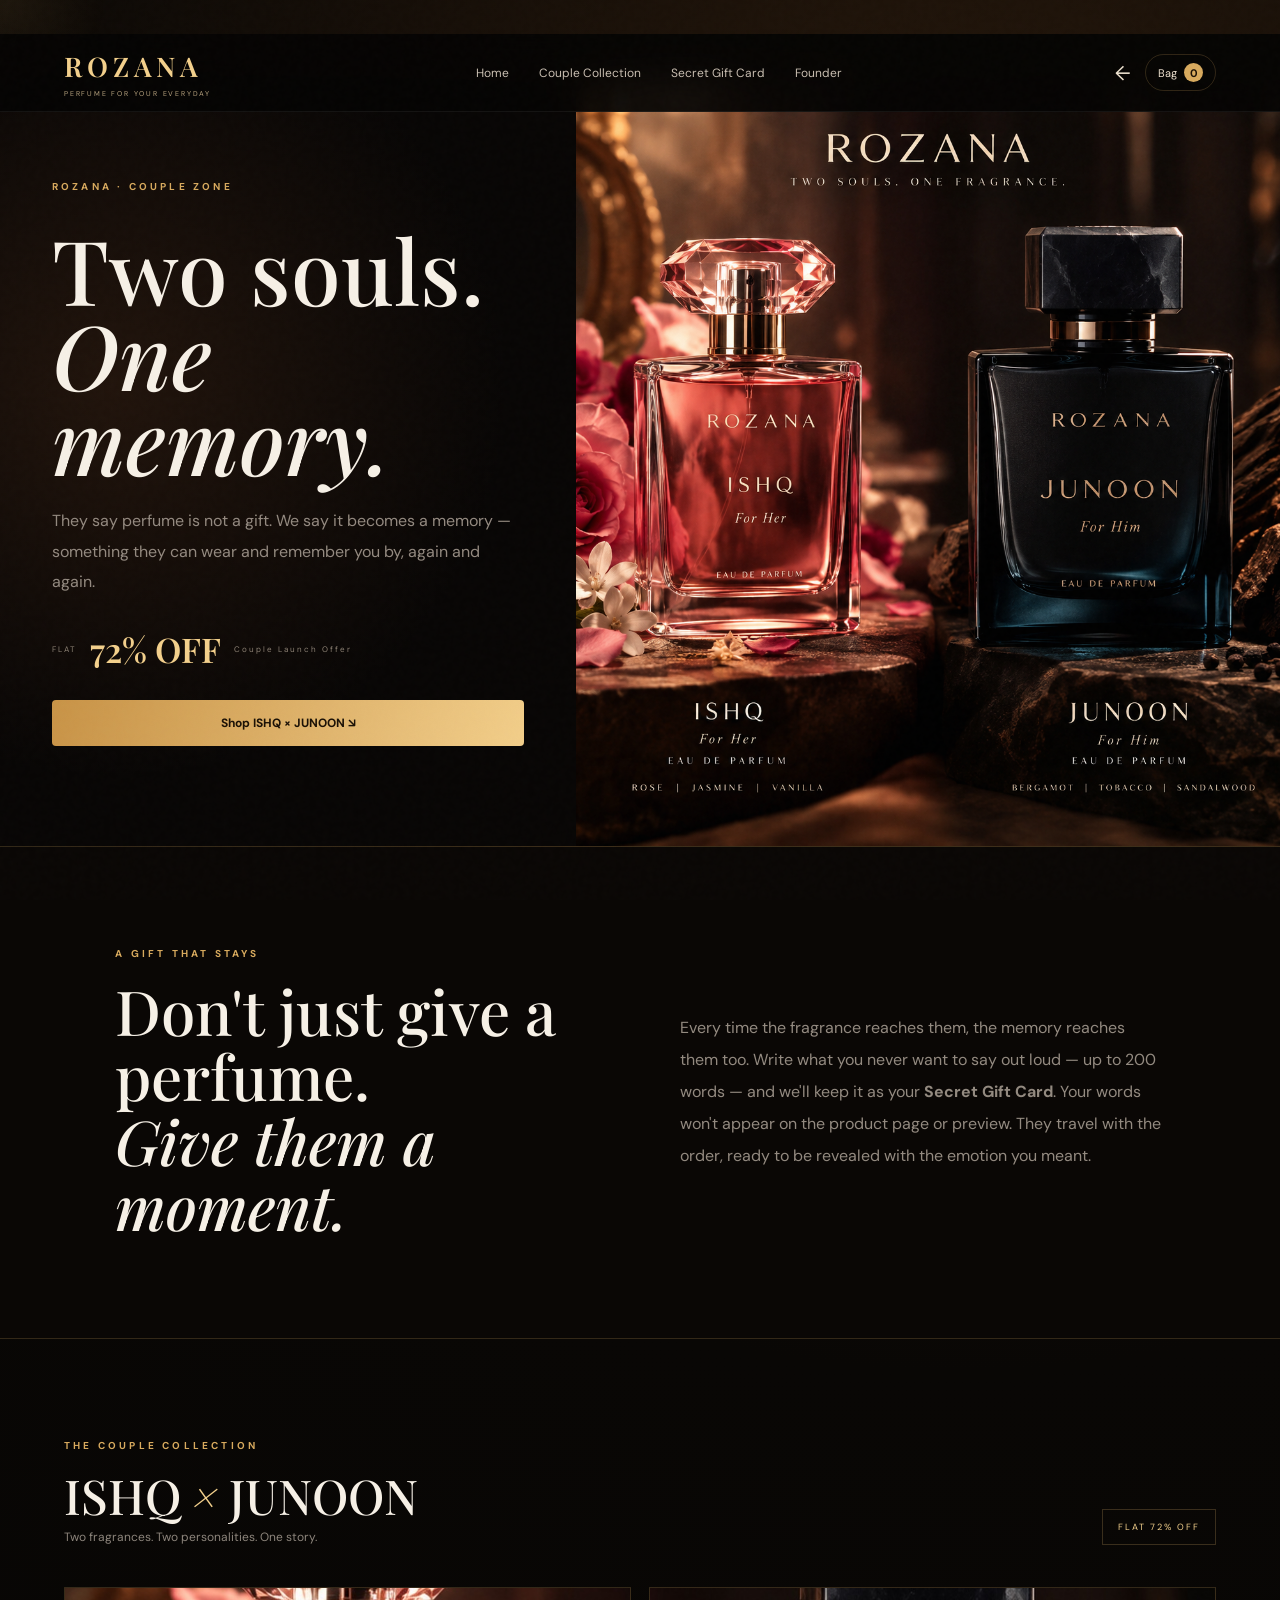
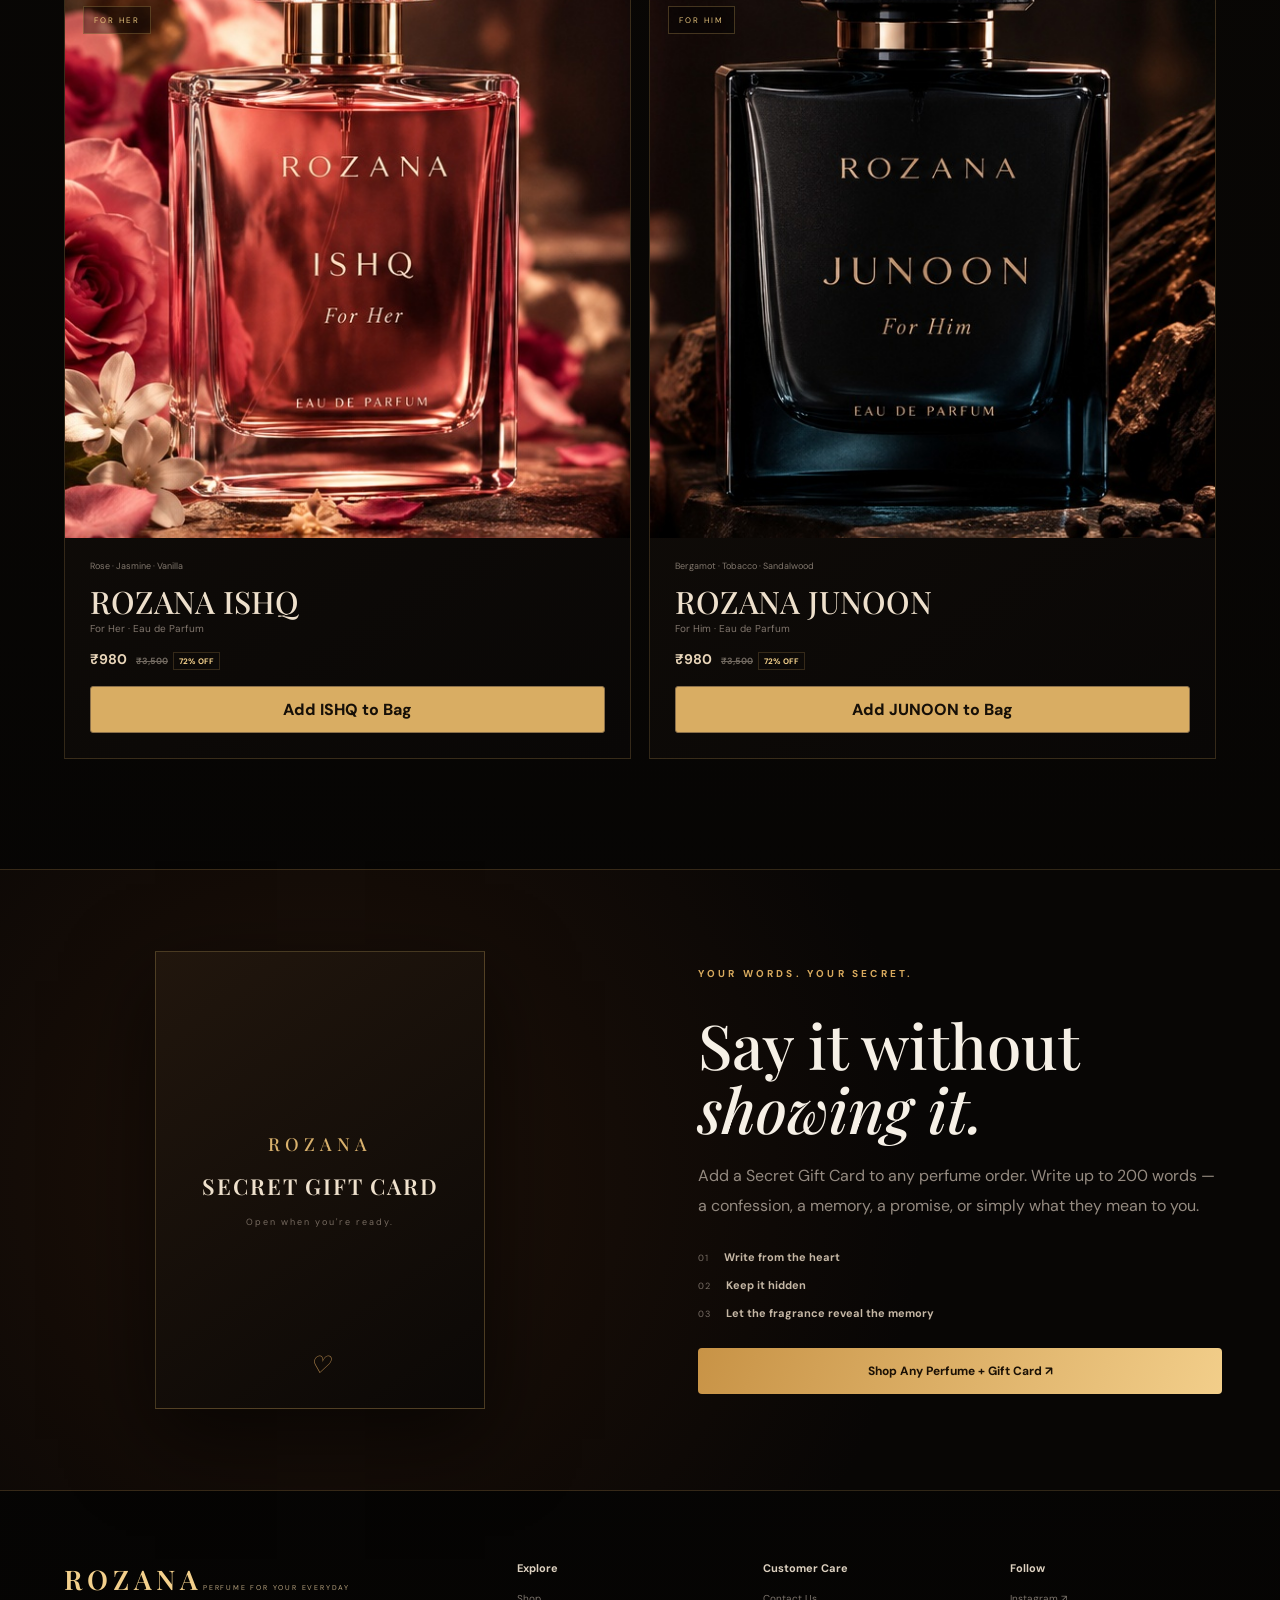
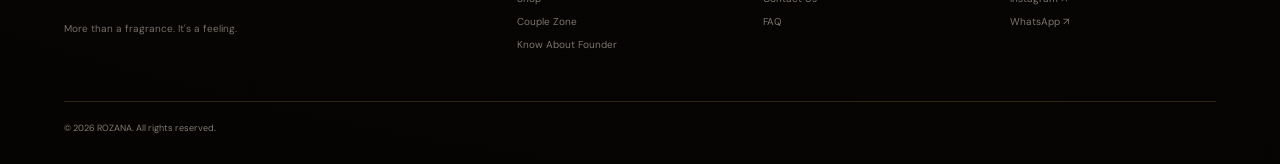
==== couple-zone.html @ 1d116de8 "Add files via upload" ====
<!doctype html><html lang="en"><head><meta charset="utf-8"><meta name="viewport" content="width=device-width,initial-scale=1"><meta name="description" content="ROZANA Couple Zone — ISHQ for Her and JUNOON for Him."><title>Couple Zone — ROZANA ISHQ × JUNOON</title><link rel="preconnect" href="https://fonts.googleapis.com"><link rel="preconnect" href="https://fonts.gstatic.com" crossorigin><link href="https://fonts.googleapis.com/css2?family=DM+Sans:wght@400;500;600;700&family=Playfair+Display:wght@500;600;700&display=swap" rel="stylesheet"><link rel="stylesheet" href="style.css"></head><body><div class="noise"></div><div class="cursor-glow"></div><header class="nav scrolled"><a class="brand" href="index.html"><span>ROZANA</span><small>PERFUME FOR YOUR EVERYDAY</small></a><nav class="links"><a href="index.html">Home</a><a href="#couple-products">Couple Collection</a><a href="#gift">Secret Gift Card</a><a href="founder.html">Founder</a></nav><div class="nav-actions"><a class="icon-btn" href="index.html">←</a><button class="cart-btn" onclick="openCart()">Bag <b id="cartCount">0</b></button></div></header><main class="couple-page"><section class="couple-hero"><div class="couple-hero-copy"><p class="eyebrow">ROZANA · COUPLE ZONE</p><h1>Two souls.<br><i>One memory.</i></h1><p>They say perfume is not a gift. We say it becomes a memory — something they can wear and remember you by, again and again.</p><div class="hero-offer"><span>FLAT</span><strong>72% OFF</strong><small>Couple Launch Offer</small></div><a class="btn primary" href="#couple-products">Shop ISHQ × JUNOON ↘</a></div><div class="couple-hero-art"><img src="couple-launch.png" alt="ROZANA ISHQ and JUNOON"></div></section><section class="memory-story"><div><p class="eyebrow">A GIFT THAT STAYS</p><h2>Don't just give a perfume.<br><i>Give them a moment.</i></h2></div><p>Every time the fragrance reaches them, the memory reaches them too. Write what you never want to say out loud — up to 200 words — and we'll keep it as your <b>Secret Gift Card</b>. Your words won't appear on the product page or preview. They travel with the order, ready to be revealed with the emotion you meant.</p></section><section class="couple-products section" id="couple-products"><div class="section-head"><div><p class="eyebrow">THE COUPLE COLLECTION</p><h2>ISHQ <i>×</i> JUNOON</h2><p>Two fragrances. Two personalities. One story.</p></div><span class="launch-badge">FLAT 72% OFF</span></div><div class="couple-product-grid"><article class="couple-product"><div class="couple-product-img"><span>FOR HER</span><img src="ishq.jpg" alt="ROZANA ISHQ For Her"></div><div class="category">Rose · Jasmine · Vanilla</div><h3>ROZANA ISHQ</h3><p class="product-sub">For Her · Eau de Parfum</p><div class="price">₹980 <del>₹3,500</del><em>72% OFF</em></div><button class="add" onclick="addToCart('ROZANA ISHQ — For Her',980,'ishq.jpg')">Add ISHQ to Bag</button></article><article class="couple-product"><div class="couple-product-img"><span>FOR HIM</span><img src="junoon.jpg" alt="ROZANA JUNOON For Him"></div><div class="category">Bergamot · Tobacco · Sandalwood</div><h3>ROZANA JUNOON</h3><p class="product-sub">For Him · Eau de Parfum</p><div class="price">₹980 <del>₹3,500</del><em>72% OFF</em></div><button class="add" onclick="addToCart('ROZANA JUNOON — For Him',980,'junoon.jpg')">Add JUNOON to Bag</button></article></div></section><section class="gift-section" id="gift"><div class="gift-card-visual"><div class="sealed-card"><span>ROZANA</span><b>SECRET GIFT CARD</b><small>Open when you're ready.</small><i>♡</i></div></div><div class="gift-copy"><p class="eyebrow">YOUR WORDS. YOUR SECRET.</p><h2>Say it without<br><i>showing it.</i></h2><p>Add a Secret Gift Card to any perfume order. Write up to 200 words — a confession, a memory, a promise, or simply what they mean to you.</p><div class="gift-points"><span>01 <b>Write from the heart</b></span><span>02 <b>Keep it hidden</b></span><span>03 <b>Let the fragrance reveal the memory</b></span></div><a class="btn primary" href="index.html#shop">Shop Any Perfume + Gift Card ↗</a></div></section></main><footer><div class="footer-brand"><span>ROZANA</span><small>PERFUME FOR YOUR EVERYDAY</small><p>More than a fragrance. It's a feeling.</p></div><div><h4>Explore</h4><a href="index.html#shop">Shop</a><a href="couple-zone.html">Couple Zone</a><a href="founder.html">Know About Founder</a></div><div><h4>Customer Care</h4><a href="index.html#contact">Contact Us</a><a href="index.html#faq">FAQ</a></div><div><h4>Follow</h4><a href="https://www.instagram.com/_aman_singh__81?stkn=MWptejJ2N3R3ejg1Yw%3D%3D&utm_source=qr" target="_blank">Instagram ↗</a><a href="https://wa.me/919718209148" target="_blank">WhatsApp ↗</a></div><div class="copyright">© 2026 ROZANA. All rights reserved.</div></footer><div class="cart-drawer" id="cartDrawer"><div class="drawer-head"><div><p class="eyebrow">YOUR BAG</p><h3>ROZANA</h3></div><button onclick="closeCart()">×</button></div><div class="cart-items" id="cartItems"></div><div class="drawer-foot"><div><span>Subtotal</span><strong id="cartTotal">₹0</strong></div><button class="btn primary full" onclick="openCheckout()">Proceed to Checkout ↗</button><small>Taxes/shipping calculated at checkout.</small></div></div><div class="overlay" id="overlay" onclick="closeAll()"></div><div class="checkout-modal" id="checkoutModal"><div class="checkout-card"><button class="close" onclick="closeCheckout()">×</button><p class="eyebrow">CHECKOUT</p><h2>Complete your order.</h2><div id="checkoutSummary"></div><form onsubmit="placeOrder(event)"><input required name="name" placeholder="Full name"><input required name="phone" placeholder="Mobile number"><input required name="address" placeholder="Delivery address"><label class="gift-toggle"><input type="checkbox" id="giftCardToggle" name="giftCard"> <span><b>Add a Secret Gift Card</b><small>Your message stays hidden and goes with the order.</small></span></label><div id="giftCardBox" class="gift-card-box hidden"><label>Write your heart out <span id="wordCount">0 / 200 words</span></label><textarea id="giftMessage" name="giftMessage" maxlength="1400" placeholder="Write your message here…" oninput="updateGiftWords()"></textarea><small>Maximum 200 words. The message is not shown on the product preview.</small></div><div class="pay-options"><label><input type="radio" name="payment" value="cod" checked> Cash on Delivery</label><label><input type="radio" name="payment" value="upi"> UPI / Online Payment</label></div><button class="btn primary full">Place Order ↗</button><small class="payment-note">Online gateway can be connected after your Razorpay/merchant account is ready.</small></form></div></div><div class="toast" id="toast"></div><script src="script.js"></script></body></html>
---- style.css ----
:root{--bg:#070605;--panel:#100d09;--panel2:#15100b;--gold:#d8aa5e;--gold2:#f3d08c;--cream:#f6f0e6;--muted:#9e958a;--line:rgba(216,170,94,.2);--serif:'Playfair Display',serif;--sans:'DM Sans',sans-serif}*{box-sizing:border-box;margin:0;padding:0}html{scroll-behavior:smooth}body{background:radial-gradient(circle at 75% 8%,#25170b 0,#090705 34%,#050403 100%);color:var(--cream);font-family:var(--sans);overflow-x:hidden}body.no-scroll{overflow:hidden}a{text-decoration:none;color:inherit}button,input,textarea{font:inherit}.noise{position:fixed;inset:0;pointer-events:none;opacity:.035;z-index:100;background-image:url("data:image/svg+xml,%3Csvg viewBox='0 0 180 180' xmlns='http://www.w3.org/2000/svg'%3E%3Cfilter id='n'%3E%3CfeTurbulence type='fractalNoise' baseFrequency='.8' numOctaves='3' stitchTiles='stitch'/%3E%3C/filter%3E%3Crect width='100%25' height='100%25' filter='url(%23n)' opacity='.5'/%3E%3C/svg%3E")}.cursor-glow{position:fixed;width:220px;height:220px;border-radius:50%;pointer-events:none;background:radial-gradient(circle,rgba(216,170,94,.09),transparent 68%);transform:translate(-50%,-50%);z-index:2}.announce{position:fixed;top:0;left:0;right:0;height:34px;z-index:51;background:linear-gradient(90deg,#171009,#221507,#171009);border-bottom:1px solid var(--line);overflow:hidden;display:flex;align-items:center;}
.announce-track{white-space:nowrap;font-size:10.5px;letter-spacing:1.2px;color:var(--gold2);padding-left:100%;animation:announceScroll 18s linear infinite;}
.announce-track span{margin-right:60px;}
@keyframes announceScroll{to{transform:translateX(-100%);}}
.nav{height:78px;position:fixed;top:34px;left:0;right:0;z-index:50;display:flex;align-items:center;justify-content:space-between;padding:0 5%;border-bottom:1px solid rgba(255,255,255,.06);background:rgba(6,5,4,.6);backdrop-filter:blur(18px);transition:.3s}
.hero{padding-top:184px;}
@media(max-width:700px){.announce{height:30px;}.hero{padding-top:170px;}}.nav.scrolled{background:rgba(6,5,4,.94)}.brand{display:flex;flex-direction:column;line-height:1}.brand span,.footer-brand span{font:600 27px var(--serif);letter-spacing:5px;color:var(--gold2)}.brand small,.footer-brand small{font-size:7px;letter-spacing:1.8px;color:#b7a27e;margin-top:6px}.links{display:flex;gap:30px;font-size:12px;color:#c9beb1}.links a:hover{color:var(--gold2)}.nav-actions{display:flex;align-items:center;gap:6px}.icon-btn,.cart-btn,.menu-btn{border:0;background:transparent;color:#eee2cf;cursor:pointer}.icon-btn{font-size:20px;padding:8px}.cart-btn{padding:8px 12px;border:1px solid var(--line);border-radius:999px;font-size:11px}.cart-btn b{display:inline-grid;place-items:center;width:19px;height:19px;border-radius:50%;background:var(--gold);color:#1a1005;margin-left:4px}.menu-btn{display:none;font-size:22px}.mobile-menu{display:none}.hero{min-height:840px;padding:150px 5% 80px;display:grid;grid-template-columns:46% 54%;align-items:center;position:relative;overflow:hidden;border-bottom:1px solid var(--line)}.hero-copy{position:relative;z-index:4}.eyebrow{font-size:10px;letter-spacing:3.2px;color:var(--gold);font-weight:700;margin-bottom:18px}.hero h1{font:600 clamp(58px,7vw,105px)/.9 var(--serif);letter-spacing:-4px}.hero h1 i,.section h2 i,.experience h2 i,.custom h2 i,.founder h2 i,.notes h2 i,.contact h2 i{color:var(--gold2);font-weight:500}.lead{max-width:500px;color:#aaa096;line-height:1.9;margin:28px 0}.hero-buttons{display:flex;gap:12px}.btn{display:inline-flex;align-items:center;justify-content:center;gap:16px;padding:15px 23px;border-radius:4px;border:0;font-size:12px;font-weight:700;cursor:pointer;transition:.3s}.primary{background:linear-gradient(110deg,#c89346,#f2ce8a);color:#1b1106}.primary:hover{transform:translateY(-3px);box-shadow:0 15px 35px rgba(216,170,94,.18)}.ghost{border:1px solid #756b5e;color:#eee1ce;background:transparent}.ghost:hover{border-color:var(--gold);color:var(--gold2)}.full{width:100%}.hero-meta{display:flex;gap:22px;margin-top:42px;font-size:9px;color:#776f66}.hero-meta span:first-child{color:var(--gold2)}.hero-meta em{font-style:normal;letter-spacing:1px}.hero-art{height:610px;position:relative;display:grid;place-items:center}.hero-art img{width:min(94%,720px);height:100%;object-fit:contain;filter:drop-shadow(0 35px 60px rgba(0,0,0,.55));animation:float 5s ease-in-out infinite;z-index:3}.orbit{position:absolute;border:1px solid rgba(216,170,94,.32);border-radius:50%;animation:spin 18s linear infinite}.o1{width:500px;height:500px}.o2{width:390px;height:390px;border-style:dashed;animation-direction:reverse;animation-duration:25s;opacity:.45}.o1:after,.o2:after{content:"";position:absolute;width:8px;height:8px;border-radius:50%;background:var(--gold2);box-shadow:0 0 25px var(--gold2)}.o1:after{right:7%;top:13%}.o2:after{left:3%;bottom:20%}.hero-note{position:absolute;right:0;top:15%;font:italic 19px/1.25 var(--serif);color:#caa46a;transform:rotate(-7deg);z-index:5}@keyframes float{50%{transform:translateY(-12px) rotate(.7deg)}}@keyframes spin{to{transform:rotate(360deg)}}.marquee{overflow:hidden;border-bottom:1px solid var(--line);background:#0b0906;padding:12px 0;white-space:nowrap}.marquee div{font:11px var(--serif);letter-spacing:5px;color:#7e6d56;animation:marquee 20s linear infinite}@keyframes marquee{to{transform:translateX(-40%)}}.benefits{display:grid;grid-template-columns:repeat(4,1fr);border-bottom:1px solid var(--line)}.benefits>div{display:flex;gap:14px;align-items:center;padding:24px 5%;border-right:1px solid var(--line)}.benefits>div:last-child{border:0}.benefits strong{font-size:22px;color:var(--gold)}.benefits span{display:flex;flex-direction:column;gap:4px}.benefits b{font-size:11px}.benefits small{font-size:9px;color:#81786e}.section{padding:110px 5%}.section-head{display:flex;justify-content:space-between;align-items:end;margin-bottom:42px}.section-head h2,.custom h2,.founder h2,.notes h2{font:500 48px/1.05 var(--serif);margin-bottom:9px}.section-head p:not(.eyebrow),.custom-head>p:not(.eyebrow){font-size:12px;color:#8d857c}.text-btn{background:transparent;border:0;color:var(--gold2);font-size:11px;cursor:pointer}.products{display:grid;grid-template-columns:repeat(auto-fit,minmax(230px,1fr));gap:17px}.product{background:linear-gradient(145deg,#15100b,#0c0906);border:1px solid rgba(255,255,255,.07);padding:10px 10px 18px;transition:.4s;position:relative}.product:hover{transform:translateY(-9px);border-color:var(--line);box-shadow:0 25px 60px rgba(0,0,0,.4)}.product-img{height:340px;overflow:hidden;position:relative;background:#17110b}.product-img img{width:100%;height:100%;object-fit:cover;transition:.7s}.product:hover .product-img img{transform:scale(1.06)}.product-img>span{position:absolute;z-index:3;left:10px;top:10px;background:var(--gold);color:#1a1005;padding:6px 8px;font-size:8px;font-weight:800;letter-spacing:1px}.quick{position:absolute;left:50%;bottom:14px;transform:translate(-50%,20px);opacity:0;border:1px solid rgba(255,255,255,.25);background:rgba(6,5,4,.82);color:#fff;padding:9px 13px;font-size:9px;transition:.3s;cursor:pointer}.product:hover .quick{opacity:1;transform:translate(-50%,0)}.category{font-size:9px;color:#81776d;margin-top:17px}.product h3{font:500 20px var(--serif);margin:5px 0}.price{font-size:14px;font-weight:700;color:#e8d5b9}.price del{font-size:9px;color:#6f675e;margin-left:6px}.price em{font-style:normal;font-size:8px;color:var(--gold2);border:1px solid var(--line);padding:3px 5px;margin-left:5px}.add{width:100%;margin-top:15px;padding:12px;border:1px solid #8b704a;background:#d9ad63;color:#171008;font-weight:800;cursor:pointer;border-radius:3px}.add:hover{background:#f0cc8a}.experience{min-height:560px;display:grid;grid-template-columns:1fr 1fr;border-top:1px solid var(--line);border-bottom:1px solid var(--line);background:#0a0806}.experience-copy{padding:100px 9%;display:flex;flex-direction:column;justify-content:center}.experience h2{font:500 clamp(45px,5vw,68px)/1 var(--serif);margin-bottom:20px}.experience-copy>p:not(.eyebrow){color:#938a80;line-height:1.9;max-width:480px;margin-bottom:28px}.experience-art{min-height:560px;overflow:hidden}.experience-art img{width:100%;height:100%;object-fit:cover;filter:saturate(.72);transition:1s}.experience:hover .experience-art img{transform:scale(1.04)}.custom{padding:110px 5%;background:radial-gradient(circle at 15% 50%,#1b1209,#080605 45%)}.custom-head{max-width:650px;margin-bottom:50px}.custom-grid{display:grid;grid-template-columns:.9fr 1.1fr;gap:50px;align-items:stretch}.set-preview{border:1px solid var(--line);min-height:500px;display:flex;flex-direction:column;justify-content:center;align-items:center;background:radial-gradient(circle at 50% 45%,#21160b,#0b0805 65%);position:relative;overflow:hidden}.set-bottle{width:220px;height:330px;border-radius:28px 28px 18px 18px;background:linear-gradient(100deg,#100d09,#38230f,#0e0b08);box-shadow:0 35px 60px rgba(0,0,0,.5),inset 0 0 0 1px rgba(216,170,94,.28);display:flex;flex-direction:column;align-items:center;justify-content:center;animation:float 5s ease-in-out infinite}.set-bottle span{font:600 29px var(--serif);letter-spacing:4px;color:var(--gold2)}.set-bottle small{font-size:7px;letter-spacing:2px;color:#a9916e;margin-top:7px}.set-total{position:absolute;left:25px;right:25px;bottom:22px;display:flex;justify-content:space-between;border-top:1px solid var(--line);padding-top:15px}.set-total span{font-size:10px;color:#82796f}.set-total strong{font:600 21px var(--serif);color:var(--gold2)}.set-controls{display:flex;flex-direction:column;gap:12px}.set-controls label{font-size:10px;letter-spacing:1.5px;text-transform:uppercase;color:#bdb1a1;margin-top:10px}.choice-grid{display:grid;grid-template-columns:1fr 1fr;gap:10px}.choice,.gift{background:#0d0a07;border:1px solid rgba(255,255,255,.08);color:#ddd0bf;padding:15px;text-align:left;cursor:pointer;border-radius:3px}.choice b,.gift b{float:right;color:var(--gold2);font-size:10px}.choice.active,.gift.active{border-color:var(--gold);background:#171008;box-shadow:inset 0 0 0 1px rgba(216,170,94,.12)}.choice-grid.small{grid-template-columns:1fr 1fr}.set-controls textarea,.contact-form input,.contact-form textarea{width:100%;background:#0c0906;border:1px solid rgba(255,255,255,.1);color:#eee4d5;padding:14px;outline:0;border-radius:3px;resize:vertical}.set-controls textarea{min-height:105px}.founder{display:grid;grid-template-columns:45% 55%;border-bottom:1px solid var(--line)}.founder-img{min-height:620px;background:#111;overflow:hidden}.founder-img img{width:100%;height:100%;object-fit:cover;object-position:center top;filter:saturate(.8);transition:1s}.founder-img:hover img{transform:scale(1.025)}.founder-copy{padding:100px 9%;display:flex;flex-direction:column;justify-content:center;background:linear-gradient(120deg,#0c0906,#120d08)}.founder-copy h2{max-width:650px}.founder-copy>p:not(.eyebrow){max-width:580px;color:#948a7f;line-height:1.9;margin:10px 0}.signature{margin-top:30px;font:500 21px var(--serif);color:var(--gold2)}.signature span{display:block;font:9px var(--sans);letter-spacing:2px;color:#7d7267;margin-top:6px}.notes{padding:110px 5%;border-bottom:1px solid var(--line)}.notes-head{margin-bottom:45px}.note-grid{display:grid;grid-template-columns:repeat(4,1fr);gap:12px}.note{min-height:210px;border:1px solid var(--line);padding:25px;display:flex;flex-direction:column;justify-content:space-between;background:linear-gradient(145deg,#120e09,#090706);transition:.35s}.note:hover{transform:translateY(-6px);background:#171009}.note span{font-size:10px;color:#796b59}.note b{font:600 25px var(--serif);color:var(--gold2);letter-spacing:2px}.note p{font-size:11px;color:#8d847b;line-height:1.8}.contact{display:grid;grid-template-columns:1fr .8fr;gap:80px;padding:110px 8%;background:radial-gradient(circle at 80% 30%,#1b1108,#080605 45%)}.contact h2{font:500 clamp(42px,5vw,66px)/1.03 var(--serif);margin-bottom:22px}.contact-copy>p:not(.eyebrow){color:#938a80;line-height:1.9;max-width:540px}.contact-links{display:flex;flex-wrap:wrap;gap:20px;margin-top:30px}.contact-links a{font-size:11px;color:var(--gold2);border-bottom:1px solid var(--line);padding-bottom:6px}.contact-form{display:flex;flex-direction:column;gap:11px}.contact-form textarea{min-height:150px}.pay-options{display:flex;gap:15px;flex-wrap:wrap;color:#b7ad9f;font-size:11px;margin:4px 0}.pay-options label{border:1px solid rgba(255,255,255,.08);padding:10px 12px;border-radius:3px}.payment-note{color:#756d65;font-size:9px;line-height:1.6}footer{display:grid;grid-template-columns:2fr repeat(3,1fr);gap:40px;padding:70px 5% 30px;color:#837a71}footer h4{font-size:11px;color:#ddd1c0;margin-bottom:17px}footer a{display:block;font-size:10px;margin:10px 0;color:#7d756d}footer a:hover{color:var(--gold2)}.footer-brand p{font-size:10px;color:#766d64;margin-top:25px}.copyright{grid-column:1/-1;border-top:1px solid var(--line);padding-top:20px;font-size:9px}.overlay{position:fixed;inset:0;background:rgba(0,0,0,.62);opacity:0;visibility:hidden;transition:.3s;z-index:60}.overlay.show{opacity:1;visibility:visible}.cart-drawer{position:fixed;right:0;top:0;bottom:0;width:min(440px,100%);background:#0d0a07;z-index:80;transform:translateX(100%);transition:.45s;display:flex;flex-direction:column;border-left:1px solid var(--line)}.cart-drawer.open{transform:none}.drawer-head{padding:28px;border-bottom:1px solid var(--line);display:flex;justify-content:space-between}.drawer-head h3{font:500 25px var(--serif)}.drawer-head button,.close{border:0;background:transparent;color:#ddd;cursor:pointer;font-size:25px}.cart-items{flex:1;overflow:auto;padding:20px}.cart-row{display:grid;grid-template-columns:65px 1fr auto;gap:12px;padding:14px 0;border-bottom:1px solid rgba(255,255,255,.06)}.cart-row img{width:65px;height:75px;object-fit:cover}.cart-row h4{font:500 15px var(--serif)}.cart-row small{display:block;color:#82786e;margin-top:5px}.qty{display:flex;align-items:center;gap:8px;margin-top:10px}.qty button{width:23px;height:23px;background:#18110b;border:1px solid var(--line);color:#fff;cursor:pointer}.remove{border:0;background:transparent;color:#777;font-size:9px;cursor:pointer;margin-top:8px}.drawer-foot{padding:20px 25px;border-top:1px solid var(--line)}.drawer-foot>div{display:flex;justify-content:space-between;margin-bottom:16px}.drawer-foot strong{font:600 22px var(--serif);color:var(--gold2)}.drawer-foot small{display:block;text-align:center;color:#706860;font-size:8px;margin-top:10px}.search-modal,.checkout-modal,.quick-modal{position:fixed;inset:0;z-index:90;display:grid;place-items:center;background:rgba(0,0,0,.72);opacity:0;visibility:hidden;transition:.3s;padding:20px}.search-modal.open,.checkout-modal.open,.quick-modal.open{opacity:1;visibility:visible}.search-box,.checkout-card,.quick-card{width:min(720px,100%);background:#0e0a07;border:1px solid var(--line);box-shadow:0 30px 90px rgba(0,0,0,.6);position:relative;padding:40px}.search-box .close,.checkout-card .close,.quick-card .close{position:absolute;right:20px;top:15px}.search-box input{width:100%;font:500 26px var(--serif);background:transparent;border:0;border-bottom:1px solid var(--line);padding:15px 0;color:#fff;outline:0}.search-results{margin-top:20px}.result{display:flex;justify-content:space-between;padding:15px 0;border-bottom:1px solid rgba(255,255,255,.06);cursor:pointer}.result span{color:#8c8176}.checkout-card h2{font:500 42px var(--serif);margin-bottom:20px}.checkout-card form{display:flex;flex-direction:column;gap:10px}.checkout-card input{background:#0b0806;border:1px solid rgba(255,255,255,.1);padding:13px;color:#fff;outline:0}.summary-row{display:flex;justify-content:space-between;padding:7px 0;font-size:11px;color:#9b9187}.summary-row.total{border-top:1px solid var(--line);margin:8px 0 12px;padding-top:13px;color:#fff}.quick-card{display:grid;grid-template-columns:1fr 1fr;gap:30px}.quick-card img{width:100%;height:420px;object-fit:cover}.quick-card h2{font:500 38px var(--serif);margin-bottom:10px}.quick-card p:not(.eyebrow){color:#8f857b;line-height:1.8;margin:12px 0}.toast{position:fixed;bottom:24px;left:50%;transform:translate(-50%,120px);z-index:120;background:#e7bd73;color:#1b1106;padding:13px 18px;border-radius:4px;font-size:11px;opacity:0;transition:.35s}.toast.show{transform:translate(-50%,0);opacity:1}.bundle-tile{cursor:pointer;}
.bundle-visual{height:340px;overflow:hidden;background:#17110b;}
.bundle-visual img{width:100%;height:100%;object-fit:cover;filter:saturate(.85);transition:.7s;}
.bundle-tile:hover .bundle-visual img{transform:scale(1.06);}

.seo{padding:80px 5% 40px;border-bottom:1px solid var(--line);}
.seo-inner{max-width:760px;margin:0 auto;text-align:center;}
.seo-inner h2{font:500 clamp(26px,3.4vw,38px)/1.15 var(--serif);margin-bottom:22px;}
.seo-body p{color:#938a80;line-height:1.9;font-size:13px;margin-bottom:14px;}
.seo-body .seo-more{display:none;}
.seo-body.open .seo-more{display:block;}
.seo .text-btn{margin-top:6px;}

.faq{padding:20px 5% 100px;max-width:820px;margin:0 auto;}
.faq-head{text-align:center;margin-bottom:34px;}
.faq-head h2{font:500 clamp(26px,3.4vw,38px)/1.15 var(--serif);}
.faq-item{border-bottom:1px solid var(--line);}
.faq-q{width:100%;background:none;border:0;color:#eee2cf;text-align:left;padding:20px 4px;font-size:14px;cursor:pointer;display:flex;justify-content:space-between;align-items:center;}
.faq-q span{color:var(--gold);font-size:18px;transition:transform .3s ease;}
.faq-item.open .faq-q span{transform:rotate(45deg);}
.faq-a{max-height:0;overflow:hidden;transition:max-height .35s ease, padding .35s ease;color:#948a7f;font-size:13px;line-height:1.8;padding:0 4px;}
.faq-item.open .faq-a{max-height:200px;padding:0 4px 20px;}
.reveal{opacity:0;transform:translateY(28px);transition:opacity .8s ease,transform .8s ease}.reveal.visible{opacity:1;transform:none}
@media(max-width:1000px){.links{display:none}.menu-btn{display:block}.hero{grid-template-columns:1fr;padding-top:159px}.hero-art{order:-1;height:470px}.hero-copy{margin-top:-30px}.products{grid-template-columns:1fr 1fr}.benefits{grid-template-columns:1fr 1fr}.founder,.experience,.contact{grid-template-columns:1fr}.experience-art{min-height:450px}.founder-img{min-height:560px}.note-grid{grid-template-columns:1fr 1fr}.custom-grid{grid-template-columns:1fr}}
@media(max-width:600px){.nav{padding:0 18px}.brand span{font-size:22px}.insta{display:none}.hero{padding:140px 20px 60px}.hero h1{font-size:54px;letter-spacing:-2px}.hero-art{height:330px}.o1{width:270px;height:270px}.o2{width:220px;height:220px}.hero-note{font-size:14px;right:2%}.hero-buttons{flex-direction:column;align-items:stretch}.benefits{grid-template-columns:1fr}.benefits>div{border-right:0;border-bottom:1px solid var(--line)}.section,.custom,.notes{padding:70px 20px}.section-head{align-items:flex-start;flex-direction:column;gap:15px}.section-head h2,.custom h2,.founder h2,.notes h2{font-size:37px}.products{grid-template-columns:1fr}.product-img{height:390px}.experience-copy,.founder-copy{padding:70px 20px}.founder-img{min-height:520px}.note-grid{grid-template-columns:1fr}.contact{padding:70px 20px;gap:45px}.contact h2{font-size:42px}.choice-grid{grid-template-columns:1fr}.set-preview{min-height:430px}.search-box,.checkout-card,.quick-card{padding:28px 20px}.quick-card{grid-template-columns:1fr}.quick-card img{height:300px}footer{grid-template-columns:1fr 1fr;padding:55px 20px 25px}.footer-brand{grid-column:1/-1}.cursor-glow{display:none}}


/* Personalised quiz upgrade */
.mode-tabs{display:grid;grid-template-columns:1fr 1fr;gap:8px;margin-bottom:28px}.mode,.answer{font:inherit;color:inherit;background:transparent;border:1px solid rgba(201,165,95,.16);border-radius:999px;padding:11px 15px;cursor:pointer;transition:.25s}.mode{border-radius:4px;text-align:center}.mode:hover,.mode.active,.answer:hover,.answer.selected{border-color:#c9a55f;color:#e4c27c;background:rgba(201,165,95,.06)}.pill-grid{display:flex;flex-wrap:wrap;gap:9px;margin:12px 0 26px}.quiz label{display:block;margin-top:20px}.quiz.hidden,.custom-result.hidden{display:none}.set-actions{display:flex;gap:10px;margin-top:24px}.set-recommend{font-size:12px;line-height:1.7;color:#c7b99f;max-width:270px;margin:18px auto;text-align:center}.custom-result{margin-top:20px;padding:18px;border:1px solid rgba(201,165,95,.22);background:rgba(201,165,95,.04);display:grid;gap:8px}.custom-result span{font-size:12px;color:#9f9485;line-height:1.6}.custom-result .btn{margin-top:8px}
@media(max-width:700px){.mode-tabs{grid-template-columns:1fr}.pill-grid{gap:7px}.answer{font-size:12px;padding:10px 12px}.set-actions{flex-direction:column}}
/* ROZANA launch additions */
.launch-offer{margin:112px 5% 0;padding:14px 18px;border:1px solid rgba(201,165,95,.25);background:linear-gradient(90deg,rgba(201,165,95,.09),rgba(255,255,255,.02));display:flex;align-items:center;justify-content:space-between;gap:20px}.launch-offer>div{display:flex;align-items:baseline;gap:13px;flex-wrap:wrap}.offer-kicker{font-size:9px;letter-spacing:2px;color:#9e9284}.launch-offer strong{font:600 24px var(--serif);color:var(--gold2)}.launch-offer>div>span:last-child{font-size:10px;color:#8e8378}.launch-offer .btn{padding:11px 17px}.couple-feature{display:grid;grid-template-columns:1.05fr .95fr;min-height:650px;border-bottom:1px solid var(--line);background:radial-gradient(circle at 15% 50%,#21140d,#080605 55%)}.couple-feature-art{min-height:650px;overflow:hidden}.couple-feature-art img{width:100%;height:100%;object-fit:cover;display:block;filter:saturate(.88)}.couple-feature-copy{padding:90px 9%;display:flex;flex-direction:column;justify-content:center}.couple-feature-copy h2{font:500 clamp(40px,5vw,65px)/1.04 var(--serif);margin-bottom:25px}.couple-feature-copy>p:not(.eyebrow){color:#948a80;line-height:1.9;max-width:570px}.couple-duo{display:flex;align-items:center;gap:22px;margin:30px 0}.couple-duo span:not(.duo-x){display:flex;flex-direction:column}.couple-duo b{font:500 25px var(--serif);letter-spacing:2px;color:var(--gold2)}.couple-duo small{font-size:8px;letter-spacing:2px;color:#81766b;margin-top:5px}.duo-x{color:#746757;font:20px var(--serif)}.founder-teaser{display:grid;grid-template-columns:1.1fr .9fr;border-bottom:1px solid var(--line);background:#0a0705}.founder-teaser-copy{padding:90px 9%;display:flex;flex-direction:column;justify-content:center}.founder-teaser-copy h2{font:500 clamp(38px,4.5vw,58px)/1.05 var(--serif);margin-bottom:20px}.founder-teaser-copy>p:not(.eyebrow){color:#938a80;line-height:1.8;margin-bottom:25px}.founder-teaser-img{min-height:520px;overflow:hidden}.founder-teaser-img img{width:100%;height:100%;object-fit:cover;filter:saturate(.75)}.couple-popup{position:fixed;inset:0;z-index:150;background:rgba(0,0,0,.78);display:grid;place-items:center;padding:20px;opacity:0;visibility:hidden;transition:.35s}.couple-popup.open{opacity:1;visibility:visible}.couple-popup-card{width:min(940px,100%);display:grid;grid-template-columns:1fr 1fr;background:#0d0906;border:1px solid rgba(201,165,95,.25);box-shadow:0 40px 120px rgba(0,0,0,.8);position:relative;overflow:hidden}.couple-popup .close{position:absolute;right:16px;top:10px;z-index:3}.popup-image{min-height:540px}.popup-image img{width:100%;height:100%;object-fit:cover}.popup-copy{padding:55px 45px;display:flex;flex-direction:column;justify-content:center}.popup-copy h2{font:500 clamp(35px,4vw,54px)/1.04 var(--serif);margin:10px 0 18px}.popup-copy>p:not(.eyebrow){color:#91867a;line-height:1.8}.popup-offer{margin:25px 0;padding:16px;border:1px solid rgba(201,165,95,.2);display:flex;align-items:center;gap:13px}.popup-offer span,.popup-offer small{font-size:8px;letter-spacing:2px;color:#8d8175}.popup-offer strong{font:600 30px var(--serif);color:var(--gold2)}.popup-later{margin-top:13px;background:none;border:0;color:#6f665e;font-size:10px;cursor:pointer}.inner-page{padding-top:90px}.inner-hero{padding:90px 8% 80px;max-width:1000px}.inner-hero h1{font:500 clamp(55px,8vw,100px)/.98 var(--serif);margin:15px 0 25px}.inner-hero>p:last-child{color:#948a80;line-height:1.9;max-width:650px}.founder-full{display:grid;grid-template-columns:.9fr 1.1fr;border-top:1px solid var(--line);border-bottom:1px solid var(--line)}.founder-full-img{min-height:680px}.founder-full-img img{width:100%;height:100%;object-fit:cover;display:block}.founder-full-copy{padding:90px 9%;display:flex;flex-direction:column;justify-content:center;background:linear-gradient(120deg,#0c0906,#120d08)}.founder-full-copy h2{font:500 clamp(40px,5vw,65px)/1.04 var(--serif);margin-bottom:25px}.founder-full-copy>p:not(.eyebrow){color:#948a80;line-height:1.9;max-width:580px;margin:8px 0}.couple-page{padding-top:80px}.couple-hero{display:grid;grid-template-columns:.9fr 1.1fr;min-height:720px;border-bottom:1px solid var(--line)}.couple-hero-copy{padding:100px 9%;display:flex;flex-direction:column;justify-content:center;background:radial-gradient(circle at 20% 40%,#21140c,#080605 60%)}.couple-hero-copy h1{font:500 clamp(55px,7vw,95px)/.95 var(--serif);margin:15px 0 25px}.couple-hero-copy>p:not(.eyebrow){color:#948a80;line-height:1.9;max-width:570px}.hero-offer{display:flex;align-items:center;gap:13px;margin:28px 0}.hero-offer span,.hero-offer small{font-size:8px;letter-spacing:2px;color:#8c8174}.hero-offer strong{font:600 34px var(--serif);color:var(--gold2)}.couple-hero-art{min-height:720px}.couple-hero-art img{width:100%;height:100%;object-fit:cover;display:block}.memory-story{display:grid;grid-template-columns:1fr 1fr;gap:80px;padding:100px 9%;border-bottom:1px solid var(--line);background:#0a0705}.memory-story h2{font:500 clamp(38px,5vw,62px)/1.05 var(--serif)}.memory-story>p{color:#938a80;line-height:2;align-self:center}.section.couple-products{padding-top:100px}.launch-badge{border:1px solid rgba(201,165,95,.25);color:var(--gold2);padding:11px 15px;font-size:9px;letter-spacing:2px}.couple-product-grid{display:grid;grid-template-columns:1fr 1fr;gap:18px}.couple-product{border:1px solid var(--line);background:linear-gradient(145deg,#130e09,#090706);padding-bottom:25px}.couple-product-img{height:550px;position:relative;overflow:hidden}.couple-product-img>span{position:absolute;z-index:2;left:18px;top:18px;font-size:8px;letter-spacing:2px;color:#e4c27c;border:1px solid rgba(201,165,95,.3);padding:8px 10px;background:rgba(0,0,0,.4)}.couple-product-img img{width:100%;height:100%;object-fit:cover;transition:.6s}.couple-product:hover .couple-product-img img{transform:scale(1.035)}.couple-product>.category,.couple-product>h3,.couple-product>.product-sub,.couple-product>.price,.couple-product>.add{margin-left:25px;margin-right:25px}.couple-product>.category{margin-top:22px}.couple-product h3{font:500 31px var(--serif);color:#eee0cc;margin-top:8px}.product-sub{font-size:10px;color:#81766d}.couple-product .price{margin-top:15px}.couple-product .add{width:calc(100% - 50px);margin-top:18px}.gift-section{display:grid;grid-template-columns:1fr 1fr;border-top:1px solid var(--line);border-bottom:1px solid var(--line);background:radial-gradient(circle at 25% 50%,#201209,#080605 60%)}.gift-card-visual{min-height:620px;display:grid;place-items:center;padding:70px}.sealed-card{width:min(330px,80%);aspect-ratio:.72;border:1px solid rgba(201,165,95,.3);background:linear-gradient(145deg,#21160d,#0b0806);box-shadow:0 30px 80px rgba(0,0,0,.6);display:flex;flex-direction:column;align-items:center;justify-content:center;gap:15px;position:relative}.sealed-card span{font:500 18px var(--serif);letter-spacing:5px;color:#d9b16d}.sealed-card b{font:600 22px var(--serif);color:#eee0cc;letter-spacing:2px;text-align:center}.sealed-card small{font-size:9px;letter-spacing:2px;color:#776b60}.sealed-card i{position:absolute;bottom:28px;font-size:24px;color:#a87f48}.gift-copy{padding:90px 9%;display:flex;flex-direction:column;justify-content:center}.gift-copy h2{font:500 clamp(40px,5vw,62px)/1.03 var(--serif);margin:15px 0 20px}.gift-copy>p:not(.eyebrow){color:#948a80;line-height:1.9;max-width:570px}.gift-points{display:grid;gap:14px;margin:28px 0}.gift-points span{font-size:9px;letter-spacing:1px;color:#786e65}.gift-points b{font-size:11px;color:#c5b7a5;margin-left:12px;letter-spacing:0}.gift-toggle{display:flex;gap:11px;align-items:flex-start;padding:14px;border:1px solid rgba(201,165,95,.18);background:rgba(201,165,95,.035);cursor:pointer}.gift-toggle input{margin-top:3px;accent-color:#c9a55f}.gift-toggle span{display:flex;flex-direction:column;gap:4px}.gift-toggle b{font-size:11px;color:#ded0bd}.gift-toggle small{font-size:9px;color:#756b62}.gift-card-box{border:1px solid rgba(201,165,95,.16);padding:15px;background:#0a0705}.gift-card-box.hidden{display:none}.gift-card-box label{display:flex;justify-content:space-between;font-size:10px;color:#b9aa97;margin-bottom:8px}.gift-card-box label span{color:#8d7c65}.gift-card-box textarea{width:100%;min-height:130px;resize:vertical;background:#0b0806;border:1px solid rgba(255,255,255,.08);color:#eee;padding:12px;outline:none;font:12px/1.6 var(--sans)}.gift-card-box>small{font-size:8px;color:#70675e}.couple-popup+.x{display:none}
@media(max-width:900px){.launch-offer{margin-top:100px;align-items:flex-start;flex-direction:column}.couple-feature,.founder-teaser,.founder-full,.couple-hero,.memory-story,.gift-section{grid-template-columns:1fr}.couple-feature-art,.couple-hero-art{min-height:500px}.couple-popup-card{grid-template-columns:1fr;max-height:90vh;overflow:auto}.popup-image{min-height:300px;height:300px}.popup-copy{padding:35px 25px}.couple-product-grid{grid-template-columns:1fr}.gift-card-visual{min-height:500px}.founder-full-img{min-height:550px}}
@media(max-width:600px){.launch-offer{margin:90px 20px 0}.couple-feature-copy,.couple-hero-copy,.gift-copy,.founder-full-copy,.founder-teaser-copy{padding:65px 20px}.couple-feature-art,.couple-hero-art{min-height:390px}.couple-hero{padding-top:0}.couple-product-img{height:430px}.memory-story{padding:70px 20px;gap:30px}.gift-card-visual{min-height:420px;padding:40px}.section.couple-products{padding-top:70px}.inner-hero{padding:70px 20px}.founder-full-img{min-height:480px}}
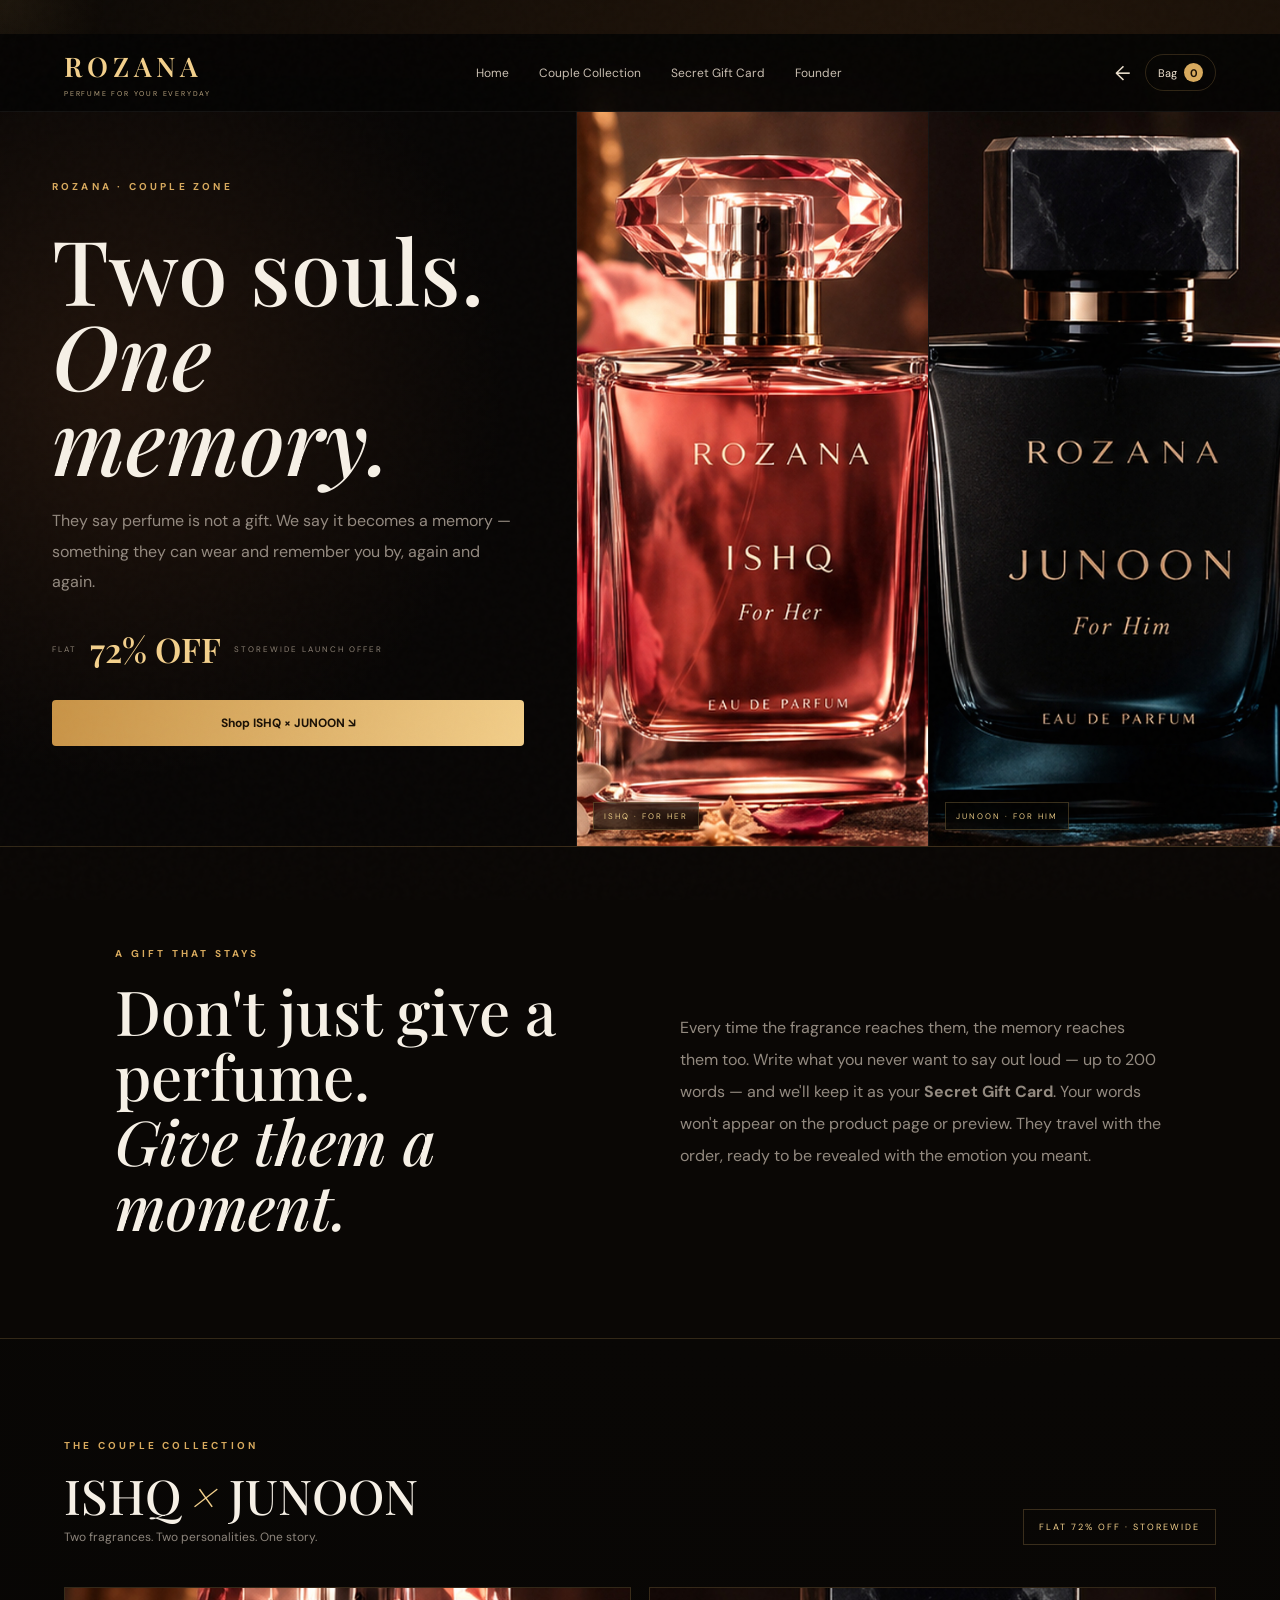
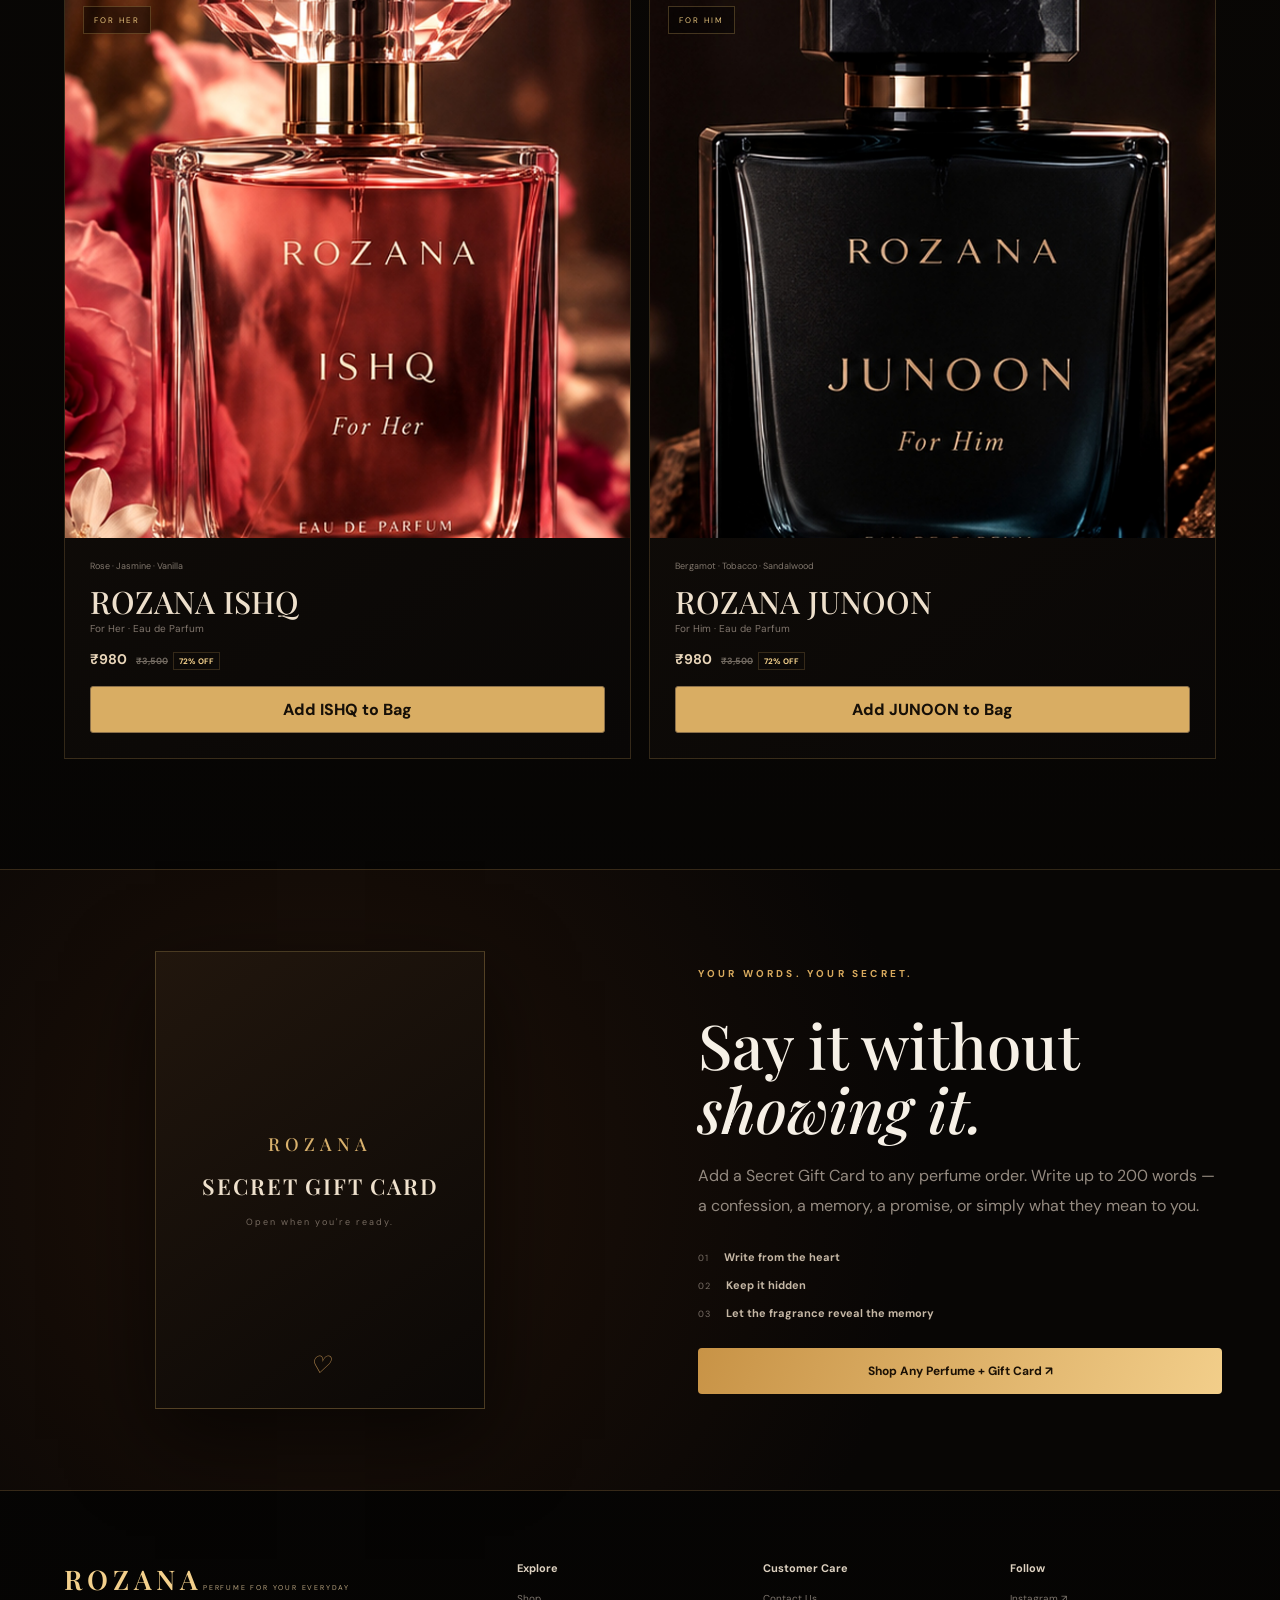
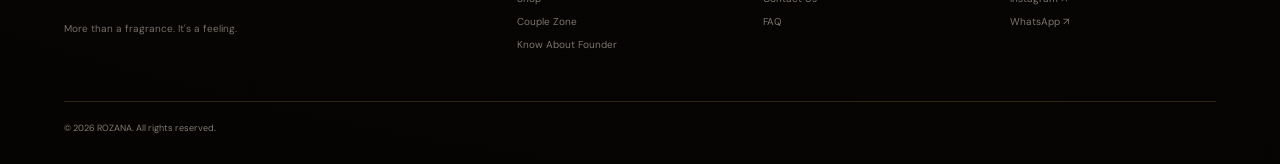
==== commit 45505142: "Add files via upload" ====
--- a/couple-zone.html
+++ b/couple-zone.html
@@ -1 +1 @@
-<!doctype html><html lang="en"><head><meta charset="utf-8"><meta name="viewport" content="width=device-width,initial-scale=1"><meta name="description" content="ROZANA Couple Zone — ISHQ for Her and JUNOON for Him."><title>Couple Zone — ROZANA ISHQ × JUNOON</title><link rel="preconnect" href="https://fonts.googleapis.com"><link rel="preconnect" href="https://fonts.gstatic.com" crossorigin><link href="https://fonts.googleapis.com/css2?family=DM+Sans:wght@400;500;600;700&family=Playfair+Display:wght@500;600;700&display=swap" rel="stylesheet"><link rel="stylesheet" href="style.css"></head><body><div class="noise"></div><div class="cursor-glow"></div><header class="nav scrolled"><a class="brand" href="index.html"><span>ROZANA</span><small>PERFUME FOR YOUR EVERYDAY</small></a><nav class="links"><a href="index.html">Home</a><a href="#couple-products">Couple Collection</a><a href="#gift">Secret Gift Card</a><a href="founder.html">Founder</a></nav><div class="nav-actions"><a class="icon-btn" href="index.html">←</a><button class="cart-btn" onclick="openCart()">Bag <b id="cartCount">0</b></button></div></header><main class="couple-page"><section class="couple-hero"><div class="couple-hero-copy"><p class="eyebrow">ROZANA · COUPLE ZONE</p><h1>Two souls.<br><i>One memory.</i></h1><p>They say perfume is not a gift. We say it becomes a memory — something they can wear and remember you by, again and again.</p><div class="hero-offer"><span>FLAT</span><strong>72% OFF</strong><small>Couple Launch Offer</small></div><a class="btn primary" href="#couple-products">Shop ISHQ × JUNOON ↘</a></div><div class="couple-hero-art"><img src="couple-launch.png" alt="ROZANA ISHQ and JUNOON"></div></section><section class="memory-story"><div><p class="eyebrow">A GIFT THAT STAYS</p><h2>Don't just give a perfume.<br><i>Give them a moment.</i></h2></div><p>Every time the fragrance reaches them, the memory reaches them too. Write what you never want to say out loud — up to 200 words — and we'll keep it as your <b>Secret Gift Card</b>. Your words won't appear on the product page or preview. They travel with the order, ready to be revealed with the emotion you meant.</p></section><section class="couple-products section" id="couple-products"><div class="section-head"><div><p class="eyebrow">THE COUPLE COLLECTION</p><h2>ISHQ <i>×</i> JUNOON</h2><p>Two fragrances. Two personalities. One story.</p></div><span class="launch-badge">FLAT 72% OFF</span></div><div class="couple-product-grid"><article class="couple-product"><div class="couple-product-img"><span>FOR HER</span><img src="ishq.jpg" alt="ROZANA ISHQ For Her"></div><div class="category">Rose · Jasmine · Vanilla</div><h3>ROZANA ISHQ</h3><p class="product-sub">For Her · Eau de Parfum</p><div class="price">₹980 <del>₹3,500</del><em>72% OFF</em></div><button class="add" onclick="addToCart('ROZANA ISHQ — For Her',980,'ishq.jpg')">Add ISHQ to Bag</button></article><article class="couple-product"><div class="couple-product-img"><span>FOR HIM</span><img src="junoon.jpg" alt="ROZANA JUNOON For Him"></div><div class="category">Bergamot · Tobacco · Sandalwood</div><h3>ROZANA JUNOON</h3><p class="product-sub">For Him · Eau de Parfum</p><div class="price">₹980 <del>₹3,500</del><em>72% OFF</em></div><button class="add" onclick="addToCart('ROZANA JUNOON — For Him',980,'junoon.jpg')">Add JUNOON to Bag</button></article></div></section><section class="gift-section" id="gift"><div class="gift-card-visual"><div class="sealed-card"><span>ROZANA</span><b>SECRET GIFT CARD</b><small>Open when you're ready.</small><i>♡</i></div></div><div class="gift-copy"><p class="eyebrow">YOUR WORDS. YOUR SECRET.</p><h2>Say it without<br><i>showing it.</i></h2><p>Add a Secret Gift Card to any perfume order. Write up to 200 words — a confession, a memory, a promise, or simply what they mean to you.</p><div class="gift-points"><span>01 <b>Write from the heart</b></span><span>02 <b>Keep it hidden</b></span><span>03 <b>Let the fragrance reveal the memory</b></span></div><a class="btn primary" href="index.html#shop">Shop Any Perfume + Gift Card ↗</a></div></section></main><footer><div class="footer-brand"><span>ROZANA</span><small>PERFUME FOR YOUR EVERYDAY</small><p>More than a fragrance. It's a feeling.</p></div><div><h4>Explore</h4><a href="index.html#shop">Shop</a><a href="couple-zone.html">Couple Zone</a><a href="founder.html">Know About Founder</a></div><div><h4>Customer Care</h4><a href="index.html#contact">Contact Us</a><a href="index.html#faq">FAQ</a></div><div><h4>Follow</h4><a href="https://www.instagram.com/_aman_singh__81?stkn=MWptejJ2N3R3ejg1Yw%3D%3D&utm_source=qr" target="_blank">Instagram ↗</a><a href="https://wa.me/919718209148" target="_blank">WhatsApp ↗</a></div><div class="copyright">© 2026 ROZANA. All rights reserved.</div></footer><div class="cart-drawer" id="cartDrawer"><div class="drawer-head"><div><p class="eyebrow">YOUR BAG</p><h3>ROZANA</h3></div><button onclick="closeCart()">×</button></div><div class="cart-items" id="cartItems"></div><div class="drawer-foot"><div><span>Subtotal</span><strong id="cartTotal">₹0</strong></div><button class="btn primary full" onclick="openCheckout()">Proceed to Checkout ↗</button><small>Taxes/shipping calculated at checkout.</small></div></div><div class="overlay" id="overlay" onclick="closeAll()"></div><div class="checkout-modal" id="checkoutModal"><div class="checkout-card"><button class="close" onclick="closeCheckout()">×</button><p class="eyebrow">CHECKOUT</p><h2>Complete your order.</h2><div id="checkoutSummary"></div><form onsubmit="placeOrder(event)"><input required name="name" placeholder="Full name"><input required name="phone" placeholder="Mobile number"><input required name="address" placeholder="Delivery address"><label class="gift-toggle"><input type="checkbox" id="giftCardToggle" name="giftCard"> <span><b>Add a Secret Gift Card</b><small>Your message stays hidden and goes with the order.</small></span></label><div id="giftCardBox" class="gift-card-box hidden"><label>Write your heart out <span id="wordCount">0 / 200 words</span></label><textarea id="giftMessage" name="giftMessage" maxlength="1400" placeholder="Write your message here…" oninput="updateGiftWords()"></textarea><small>Maximum 200 words. The message is not shown on the product preview.</small></div><div class="pay-options"><label><input type="radio" name="payment" value="cod" checked> Cash on Delivery</label><label><input type="radio" name="payment" value="upi"> UPI / Online Payment</label></div><button class="btn primary full">Place Order ↗</button><small class="payment-note">Online gateway can be connected after your Razorpay/merchant account is ready.</small></form></div></div><div class="toast" id="toast"></div><script src="script.js"></script></body></html>
+<!doctype html><html lang="en"><head><meta charset="utf-8"><meta name="viewport" content="width=device-width,initial-scale=1"><meta name="description" content="ROZANA Couple Zone — ISHQ for Her and JUNOON for Him."><title>Couple Zone — ROZANA ISHQ × JUNOON</title><link rel="preconnect" href="https://fonts.googleapis.com"><link rel="preconnect" href="https://fonts.gstatic.com" crossorigin><link href="https://fonts.googleapis.com/css2?family=DM+Sans:wght@400;500;600;700&family=Playfair+Display:wght@500;600;700&display=swap" rel="stylesheet"><link rel="stylesheet" href="style.css"></head><body><div class="noise"></div><div class="cursor-glow"></div><header class="nav scrolled"><a class="brand" href="index.html"><span>ROZANA</span><small>PERFUME FOR YOUR EVERYDAY</small></a><nav class="links"><a href="index.html">Home</a><a href="#couple-products">Couple Collection</a><a href="#gift">Secret Gift Card</a><a href="founder.html">Founder</a></nav><div class="nav-actions"><a class="icon-btn" href="index.html">←</a><button class="cart-btn" onclick="openCart()">Bag <b id="cartCount">0</b></button></div></header><main class="couple-page"><section class="couple-hero"><div class="couple-hero-copy"><p class="eyebrow">ROZANA · COUPLE ZONE</p><h1>Two souls.<br><i>One memory.</i></h1><p>They say perfume is not a gift. We say it becomes a memory — something they can wear and remember you by, again and again.</p><div class="hero-offer"><span>FLAT</span><strong>72% OFF</strong><small>STOREWIDE LAUNCH OFFER</small></div><a class="btn primary" href="#couple-products">Shop ISHQ × JUNOON ↘</a></div><div class="couple-hero-art"><div class="couple-hero-product"><img src="ishq.jpg" alt="ROZANA ISHQ For Her"><span>ISHQ · FOR HER</span></div><div class="couple-hero-product"><img src="junoon.jpg" alt="ROZANA JUNOON For Him"><span>JUNOON · FOR HIM</span></div></div></section><section class="memory-story"><div><p class="eyebrow">A GIFT THAT STAYS</p><h2>Don't just give a perfume.<br><i>Give them a moment.</i></h2></div><p>Every time the fragrance reaches them, the memory reaches them too. Write what you never want to say out loud — up to 200 words — and we'll keep it as your <b>Secret Gift Card</b>. Your words won't appear on the product page or preview. They travel with the order, ready to be revealed with the emotion you meant.</p></section><section class="couple-products section" id="couple-products"><div class="section-head"><div><p class="eyebrow">THE COUPLE COLLECTION</p><h2>ISHQ <i>×</i> JUNOON</h2><p>Two fragrances. Two personalities. One story.</p></div><span class="launch-badge">FLAT 72% OFF · STOREWIDE</span></div><div class="couple-product-grid"><article class="couple-product"><div class="couple-product-img"><span>FOR HER</span><img src="ishq.jpg" alt="ROZANA ISHQ For Her"></div><div class="category">Rose · Jasmine · Vanilla</div><h3>ROZANA ISHQ</h3><p class="product-sub">For Her · Eau de Parfum</p><div class="price">₹980 <del>₹3,500</del><em>72% OFF</em></div><button class="add" onclick="addToCart('ROZANA ISHQ — For Her',980,'ishq.jpg')">Add ISHQ to Bag</button></article><article class="couple-product"><div class="couple-product-img"><span>FOR HIM</span><img src="junoon.jpg" alt="ROZANA JUNOON For Him"></div><div class="category">Bergamot · Tobacco · Sandalwood</div><h3>ROZANA JUNOON</h3><p class="product-sub">For Him · Eau de Parfum</p><div class="price">₹980 <del>₹3,500</del><em>72% OFF</em></div><button class="add" onclick="addToCart('ROZANA JUNOON — For Him',980,'junoon.jpg')">Add JUNOON to Bag</button></article></div></section><section class="gift-section" id="gift"><div class="gift-card-visual"><div class="sealed-card"><span>ROZANA</span><b>SECRET GIFT CARD</b><small>Open when you're ready.</small><i>♡</i></div></div><div class="gift-copy"><p class="eyebrow">YOUR WORDS. YOUR SECRET.</p><h2>Say it without<br><i>showing it.</i></h2><p>Add a Secret Gift Card to any perfume order. Write up to 200 words — a confession, a memory, a promise, or simply what they mean to you.</p><div class="gift-points"><span>01 <b>Write from the heart</b></span><span>02 <b>Keep it hidden</b></span><span>03 <b>Let the fragrance reveal the memory</b></span></div><a class="btn primary" href="index.html#shop">Shop Any Perfume + Gift Card ↗</a></div></section></main><footer><div class="footer-brand"><span>ROZANA</span><small>PERFUME FOR YOUR EVERYDAY</small><p>More than a fragrance. It's a feeling.</p></div><div><h4>Explore</h4><a href="index.html#shop">Shop</a><a href="couple-zone.html">Couple Zone</a><a href="founder.html">Know About Founder</a></div><div><h4>Customer Care</h4><a href="index.html#contact">Contact Us</a><a href="index.html#faq">FAQ</a></div><div><h4>Follow</h4><a href="https://www.instagram.com/_aman_singh__81?stkn=MWptejJ2N3R3ejg1Yw%3D%3D&utm_source=qr" target="_blank">Instagram ↗</a><a href="https://wa.me/919718209148" target="_blank">WhatsApp ↗</a></div><div class="copyright">© 2026 ROZANA. All rights reserved.</div></footer><div class="cart-drawer" id="cartDrawer"><div class="drawer-head"><div><p class="eyebrow">YOUR BAG</p><h3>ROZANA</h3></div><button onclick="closeCart()">×</button></div><div class="cart-items" id="cartItems"></div><div class="drawer-foot"><div><span>Subtotal</span><strong id="cartTotal">₹0</strong></div><button class="btn primary full" onclick="openCheckout()">Proceed to Checkout ↗</button><small>Taxes/shipping calculated at checkout.</small></div></div><div class="overlay" id="overlay" onclick="closeAll()"></div><div class="checkout-modal" id="checkoutModal"><div class="checkout-card"><button class="close" onclick="closeCheckout()">×</button><p class="eyebrow">CHECKOUT</p><h2>Complete your order.</h2><div id="checkoutSummary"></div><form onsubmit="placeOrder(event)"><input required name="name" placeholder="Full name"><input required name="phone" placeholder="Mobile number"><input required name="address" placeholder="Delivery address"><label class="gift-toggle"><input type="checkbox" id="giftCardToggle" name="giftCard"> <span><b>Add a Secret Gift Card</b><small>Your message stays hidden and goes with the order.</small></span></label><div id="giftCardBox" class="gift-card-box hidden"><label>Write your heart out <span id="wordCount">0 / 200 words</span></label><textarea id="giftMessage" name="giftMessage" maxlength="1400" placeholder="Write your message here…" oninput="updateGiftWords()"></textarea><small>Maximum 200 words. The message is not shown on the product preview.</small></div><div class="pay-options"><label><input type="radio" name="payment" value="cod" checked> Cash on Delivery</label><label><input type="radio" name="payment" value="upi"> UPI / Online Payment</label></div><button class="btn primary full">Place Order ↗</button><small class="payment-note">Online gateway can be connected after your Razorpay/merchant account is ready.</small></form></div></div><div class="toast" id="toast"></div><script src="script.js"></script></body></html>
--- a/style.css
+++ b/style.css
@@ -38,3 +38,34 @@
 .launch-offer{margin:112px 5% 0;padding:14px 18px;border:1px solid rgba(201,165,95,.25);background:linear-gradient(90deg,rgba(201,165,95,.09),rgba(255,255,255,.02));display:flex;align-items:center;justify-content:space-between;gap:20px}.launch-offer>div{display:flex;align-items:baseline;gap:13px;flex-wrap:wrap}.offer-kicker{font-size:9px;letter-spacing:2px;color:#9e9284}.launch-offer strong{font:600 24px var(--serif);color:var(--gold2)}.launch-offer>div>span:last-child{font-size:10px;color:#8e8378}.launch-offer .btn{padding:11px 17px}.couple-feature{display:grid;grid-template-columns:1.05fr .95fr;min-height:650px;border-bottom:1px solid var(--line);background:radial-gradient(circle at 15% 50%,#21140d,#080605 55%)}.couple-feature-art{min-height:650px;overflow:hidden}.couple-feature-art img{width:100%;height:100%;object-fit:cover;display:block;filter:saturate(.88)}.couple-feature-copy{padding:90px 9%;display:flex;flex-direction:column;justify-content:center}.couple-feature-copy h2{font:500 clamp(40px,5vw,65px)/1.04 var(--serif);margin-bottom:25px}.couple-feature-copy>p:not(.eyebrow){color:#948a80;line-height:1.9;max-width:570px}.couple-duo{display:flex;align-items:center;gap:22px;margin:30px 0}.couple-duo span:not(.duo-x){display:flex;flex-direction:column}.couple-duo b{font:500 25px var(--serif);letter-spacing:2px;color:var(--gold2)}.couple-duo small{font-size:8px;letter-spacing:2px;color:#81766b;margin-top:5px}.duo-x{color:#746757;font:20px var(--serif)}.founder-teaser{display:grid;grid-template-columns:1.1fr .9fr;border-bottom:1px solid var(--line);background:#0a0705}.founder-teaser-copy{padding:90px 9%;display:flex;flex-direction:column;justify-content:center}.founder-teaser-copy h2{font:500 clamp(38px,4.5vw,58px)/1.05 var(--serif);margin-bottom:20px}.founder-teaser-copy>p:not(.eyebrow){color:#938a80;line-height:1.8;margin-bottom:25px}.founder-teaser-img{min-height:520px;overflow:hidden}.founder-teaser-img img{width:100%;height:100%;object-fit:cover;filter:saturate(.75)}.couple-popup{position:fixed;inset:0;z-index:150;background:rgba(0,0,0,.78);display:grid;place-items:center;padding:20px;opacity:0;visibility:hidden;transition:.35s}.couple-popup.open{opacity:1;visibility:visible}.couple-popup-card{width:min(940px,100%);display:grid;grid-template-columns:1fr 1fr;background:#0d0906;border:1px solid rgba(201,165,95,.25);box-shadow:0 40px 120px rgba(0,0,0,.8);position:relative;overflow:hidden}.couple-popup .close{position:absolute;right:16px;top:10px;z-index:3}.popup-image{min-height:540px}.popup-image img{width:100%;height:100%;object-fit:cover}.popup-copy{padding:55px 45px;display:flex;flex-direction:column;justify-content:center}.popup-copy h2{font:500 clamp(35px,4vw,54px)/1.04 var(--serif);margin:10px 0 18px}.popup-copy>p:not(.eyebrow){color:#91867a;line-height:1.8}.popup-offer{margin:25px 0;padding:16px;border:1px solid rgba(201,165,95,.2);display:flex;align-items:center;gap:13px}.popup-offer span,.popup-offer small{font-size:8px;letter-spacing:2px;color:#8d8175}.popup-offer strong{font:600 30px var(--serif);color:var(--gold2)}.popup-later{margin-top:13px;background:none;border:0;color:#6f665e;font-size:10px;cursor:pointer}.inner-page{padding-top:90px}.inner-hero{padding:90px 8% 80px;max-width:1000px}.inner-hero h1{font:500 clamp(55px,8vw,100px)/.98 var(--serif);margin:15px 0 25px}.inner-hero>p:last-child{color:#948a80;line-height:1.9;max-width:650px}.founder-full{display:grid;grid-template-columns:.9fr 1.1fr;border-top:1px solid var(--line);border-bottom:1px solid var(--line)}.founder-full-img{min-height:680px}.founder-full-img img{width:100%;height:100%;object-fit:cover;display:block}.founder-full-copy{padding:90px 9%;display:flex;flex-direction:column;justify-content:center;background:linear-gradient(120deg,#0c0906,#120d08)}.founder-full-copy h2{font:500 clamp(40px,5vw,65px)/1.04 var(--serif);margin-bottom:25px}.founder-full-copy>p:not(.eyebrow){color:#948a80;line-height:1.9;max-width:580px;margin:8px 0}.couple-page{padding-top:80px}.couple-hero{display:grid;grid-template-columns:.9fr 1.1fr;min-height:720px;border-bottom:1px solid var(--line)}.couple-hero-copy{padding:100px 9%;display:flex;flex-direction:column;justify-content:center;background:radial-gradient(circle at 20% 40%,#21140c,#080605 60%)}.couple-hero-copy h1{font:500 clamp(55px,7vw,95px)/.95 var(--serif);margin:15px 0 25px}.couple-hero-copy>p:not(.eyebrow){color:#948a80;line-height:1.9;max-width:570px}.hero-offer{display:flex;align-items:center;gap:13px;margin:28px 0}.hero-offer span,.hero-offer small{font-size:8px;letter-spacing:2px;color:#8c8174}.hero-offer strong{font:600 34px var(--serif);color:var(--gold2)}.couple-hero-art{min-height:720px}.couple-hero-art img{width:100%;height:100%;object-fit:cover;display:block}.memory-story{display:grid;grid-template-columns:1fr 1fr;gap:80px;padding:100px 9%;border-bottom:1px solid var(--line);background:#0a0705}.memory-story h2{font:500 clamp(38px,5vw,62px)/1.05 var(--serif)}.memory-story>p{color:#938a80;line-height:2;align-self:center}.section.couple-products{padding-top:100px}.launch-badge{border:1px solid rgba(201,165,95,.25);color:var(--gold2);padding:11px 15px;font-size:9px;letter-spacing:2px}.couple-product-grid{display:grid;grid-template-columns:1fr 1fr;gap:18px}.couple-product{border:1px solid var(--line);background:linear-gradient(145deg,#130e09,#090706);padding-bottom:25px}.couple-product-img{height:550px;position:relative;overflow:hidden}.couple-product-img>span{position:absolute;z-index:2;left:18px;top:18px;font-size:8px;letter-spacing:2px;color:#e4c27c;border:1px solid rgba(201,165,95,.3);padding:8px 10px;background:rgba(0,0,0,.4)}.couple-product-img img{width:100%;height:100%;object-fit:cover;transition:.6s}.couple-product:hover .couple-product-img img{transform:scale(1.035)}.couple-product>.category,.couple-product>h3,.couple-product>.product-sub,.couple-product>.price,.couple-product>.add{margin-left:25px;margin-right:25px}.couple-product>.category{margin-top:22px}.couple-product h3{font:500 31px var(--serif);color:#eee0cc;margin-top:8px}.product-sub{font-size:10px;color:#81766d}.couple-product .price{margin-top:15px}.couple-product .add{width:calc(100% - 50px);margin-top:18px}.gift-section{display:grid;grid-template-columns:1fr 1fr;border-top:1px solid var(--line);border-bottom:1px solid var(--line);background:radial-gradient(circle at 25% 50%,#201209,#080605 60%)}.gift-card-visual{min-height:620px;display:grid;place-items:center;padding:70px}.sealed-card{width:min(330px,80%);aspect-ratio:.72;border:1px solid rgba(201,165,95,.3);background:linear-gradient(145deg,#21160d,#0b0806);box-shadow:0 30px 80px rgba(0,0,0,.6);display:flex;flex-direction:column;align-items:center;justify-content:center;gap:15px;position:relative}.sealed-card span{font:500 18px var(--serif);letter-spacing:5px;color:#d9b16d}.sealed-card b{font:600 22px var(--serif);color:#eee0cc;letter-spacing:2px;text-align:center}.sealed-card small{font-size:9px;letter-spacing:2px;color:#776b60}.sealed-card i{position:absolute;bottom:28px;font-size:24px;color:#a87f48}.gift-copy{padding:90px 9%;display:flex;flex-direction:column;justify-content:center}.gift-copy h2{font:500 clamp(40px,5vw,62px)/1.03 var(--serif);margin:15px 0 20px}.gift-copy>p:not(.eyebrow){color:#948a80;line-height:1.9;max-width:570px}.gift-points{display:grid;gap:14px;margin:28px 0}.gift-points span{font-size:9px;letter-spacing:1px;color:#786e65}.gift-points b{font-size:11px;color:#c5b7a5;margin-left:12px;letter-spacing:0}.gift-toggle{display:flex;gap:11px;align-items:flex-start;padding:14px;border:1px solid rgba(201,165,95,.18);background:rgba(201,165,95,.035);cursor:pointer}.gift-toggle input{margin-top:3px;accent-color:#c9a55f}.gift-toggle span{display:flex;flex-direction:column;gap:4px}.gift-toggle b{font-size:11px;color:#ded0bd}.gift-toggle small{font-size:9px;color:#756b62}.gift-card-box{border:1px solid rgba(201,165,95,.16);padding:15px;background:#0a0705}.gift-card-box.hidden{display:none}.gift-card-box label{display:flex;justify-content:space-between;font-size:10px;color:#b9aa97;margin-bottom:8px}.gift-card-box label span{color:#8d7c65}.gift-card-box textarea{width:100%;min-height:130px;resize:vertical;background:#0b0806;border:1px solid rgba(255,255,255,.08);color:#eee;padding:12px;outline:none;font:12px/1.6 var(--sans)}.gift-card-box>small{font-size:8px;color:#70675e}.couple-popup+.x{display:none}
 @media(max-width:900px){.launch-offer{margin-top:100px;align-items:flex-start;flex-direction:column}.couple-feature,.founder-teaser,.founder-full,.couple-hero,.memory-story,.gift-section{grid-template-columns:1fr}.couple-feature-art,.couple-hero-art{min-height:500px}.couple-popup-card{grid-template-columns:1fr;max-height:90vh;overflow:auto}.popup-image{min-height:300px;height:300px}.popup-copy{padding:35px 25px}.couple-product-grid{grid-template-columns:1fr}.gift-card-visual{min-height:500px}.founder-full-img{min-height:550px}}
 @media(max-width:600px){.launch-offer{margin:90px 20px 0}.couple-feature-copy,.couple-hero-copy,.gift-copy,.founder-full-copy,.founder-teaser-copy{padding:65px 20px}.couple-feature-art,.couple-hero-art{min-height:390px}.couple-hero{padding-top:0}.couple-product-img{height:430px}.memory-story{padding:70px 20px;gap:30px}.gift-card-visual{min-height:420px;padding:40px}.section.couple-products{padding-top:70px}.inner-hero{padding:70px 20px}.founder-full-img{min-height:480px}}
+/* ROZANA couple product photography — individual bottle presentation */
+.couple-feature-art{display:grid;grid-template-columns:1fr 1fr;gap:0;min-height:650px;background:#090706;overflow:hidden}
+.couple-feature-product{position:relative;min-height:650px;overflow:hidden;border-right:1px solid rgba(255,255,255,.06)}
+.couple-feature-product:last-child{border-right:0}
+.couple-feature-product img{width:100%;height:100%;object-fit:cover;object-position:center;display:block;filter:saturate(.94);transition:transform .7s ease}
+.couple-feature-product:hover img{transform:scale(1.025)}
+.couple-feature-product span,.couple-hero-product span,.popup-product span{position:absolute;left:16px;bottom:16px;z-index:2;padding:8px 10px;border:1px solid rgba(201,165,95,.28);background:rgba(5,4,3,.58);backdrop-filter:blur(8px);font-size:8px;letter-spacing:2px;color:#e5c783}
+.couple-hero-art{display:grid;grid-template-columns:1fr 1fr;min-height:720px;background:#090706;overflow:hidden}
+.couple-hero-product{position:relative;min-height:720px;overflow:hidden;border-left:1px solid rgba(255,255,255,.05)}
+.couple-hero-product img{width:100%;height:100%;object-fit:cover;object-position:center;display:block;transition:transform .7s ease}
+.couple-hero-product:hover img{transform:scale(1.025)}
+.popup-image{display:grid;grid-template-columns:1fr 1fr;min-height:540px;background:#090706;overflow:hidden}
+.popup-product{position:relative;min-height:540px;overflow:hidden;border-right:1px solid rgba(255,255,255,.06)}
+.popup-product:last-child{border-right:0}
+.popup-product img{width:100%;height:100%;object-fit:cover;object-position:center;display:block}
+@media(max-width:900px){
+  .couple-feature-art{min-height:500px}
+  .couple-feature-product{min-height:500px}
+  .couple-hero-art{min-height:500px}
+  .couple-hero-product{min-height:500px}
+  .popup-image{min-height:300px;height:300px}
+  .popup-product{min-height:300px}
+}
+@media(max-width:600px){
+  .couple-feature-art{min-height:390px}
+  .couple-feature-product{min-height:390px}
+  .couple-hero-art{min-height:390px}
+  .couple-hero-product{min-height:390px}
+  .popup-image{height:260px;min-height:260px}
+  .popup-product{min-height:260px}
+}
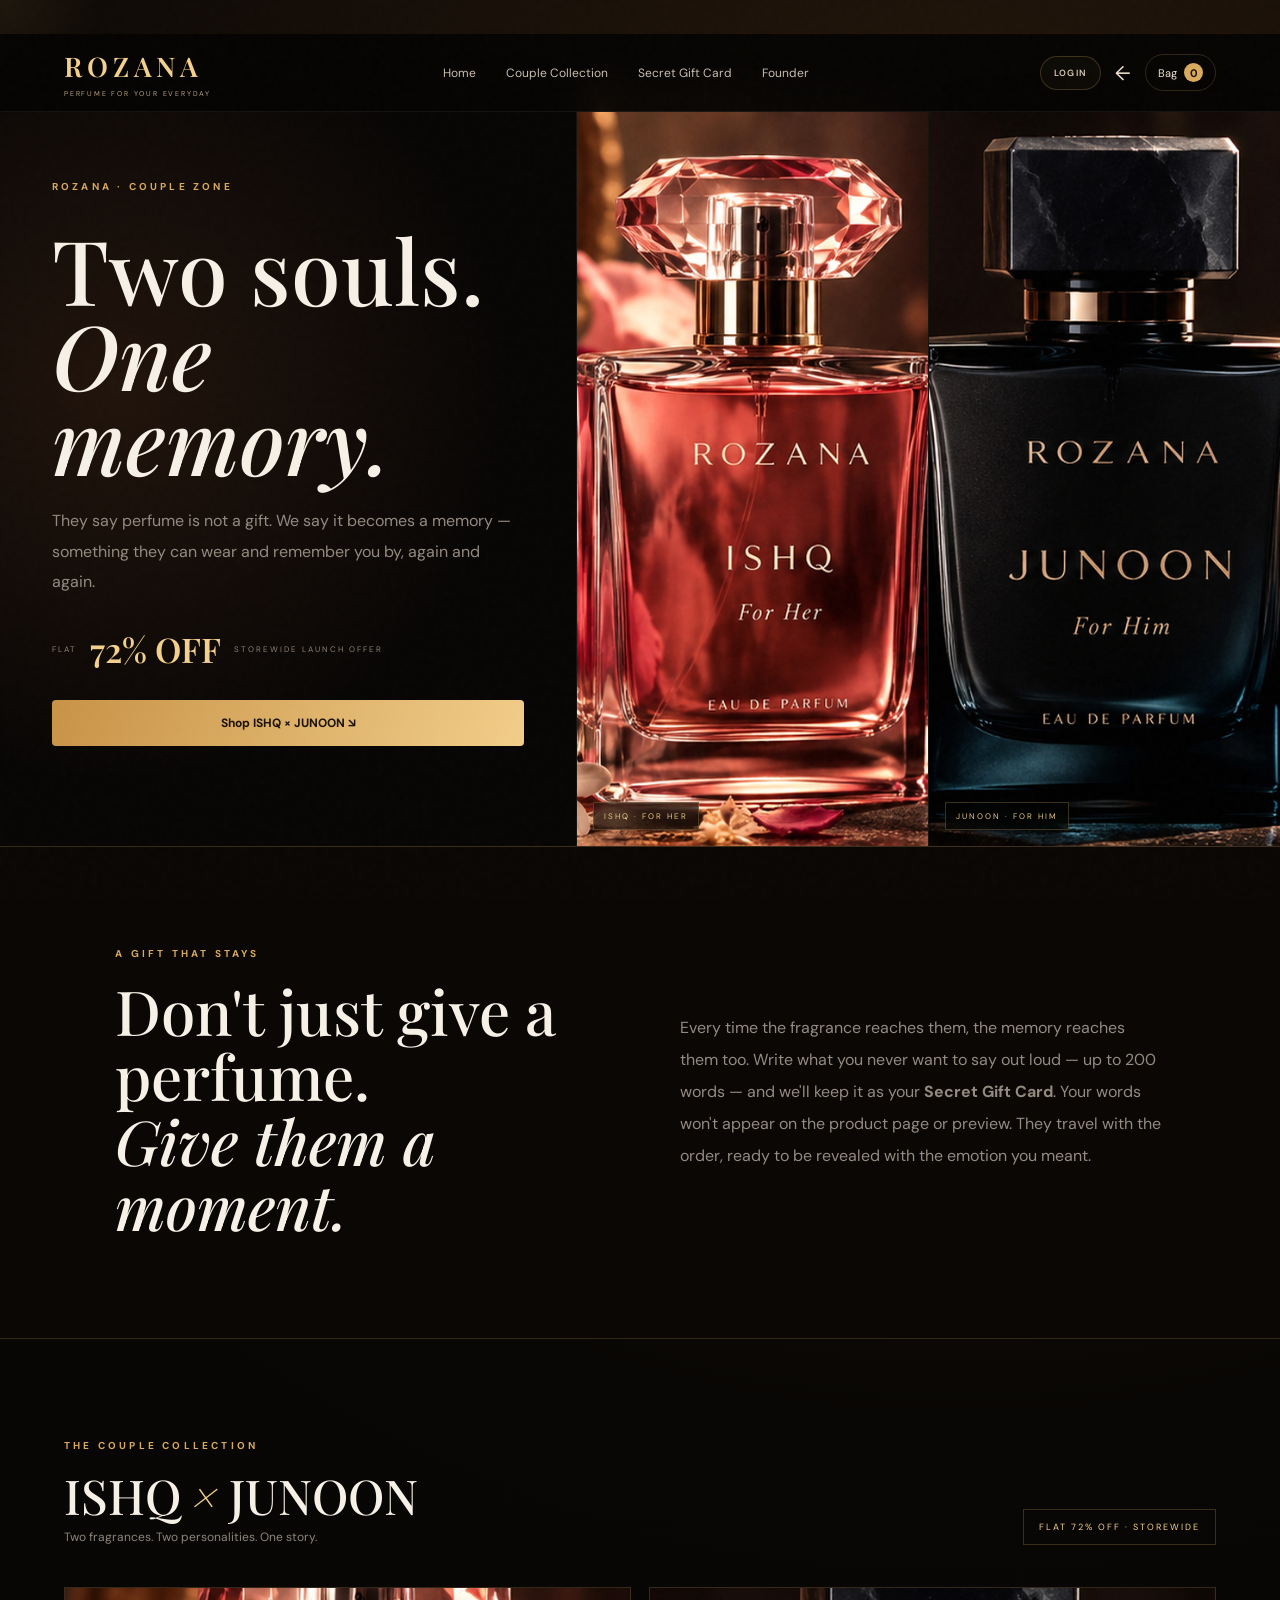
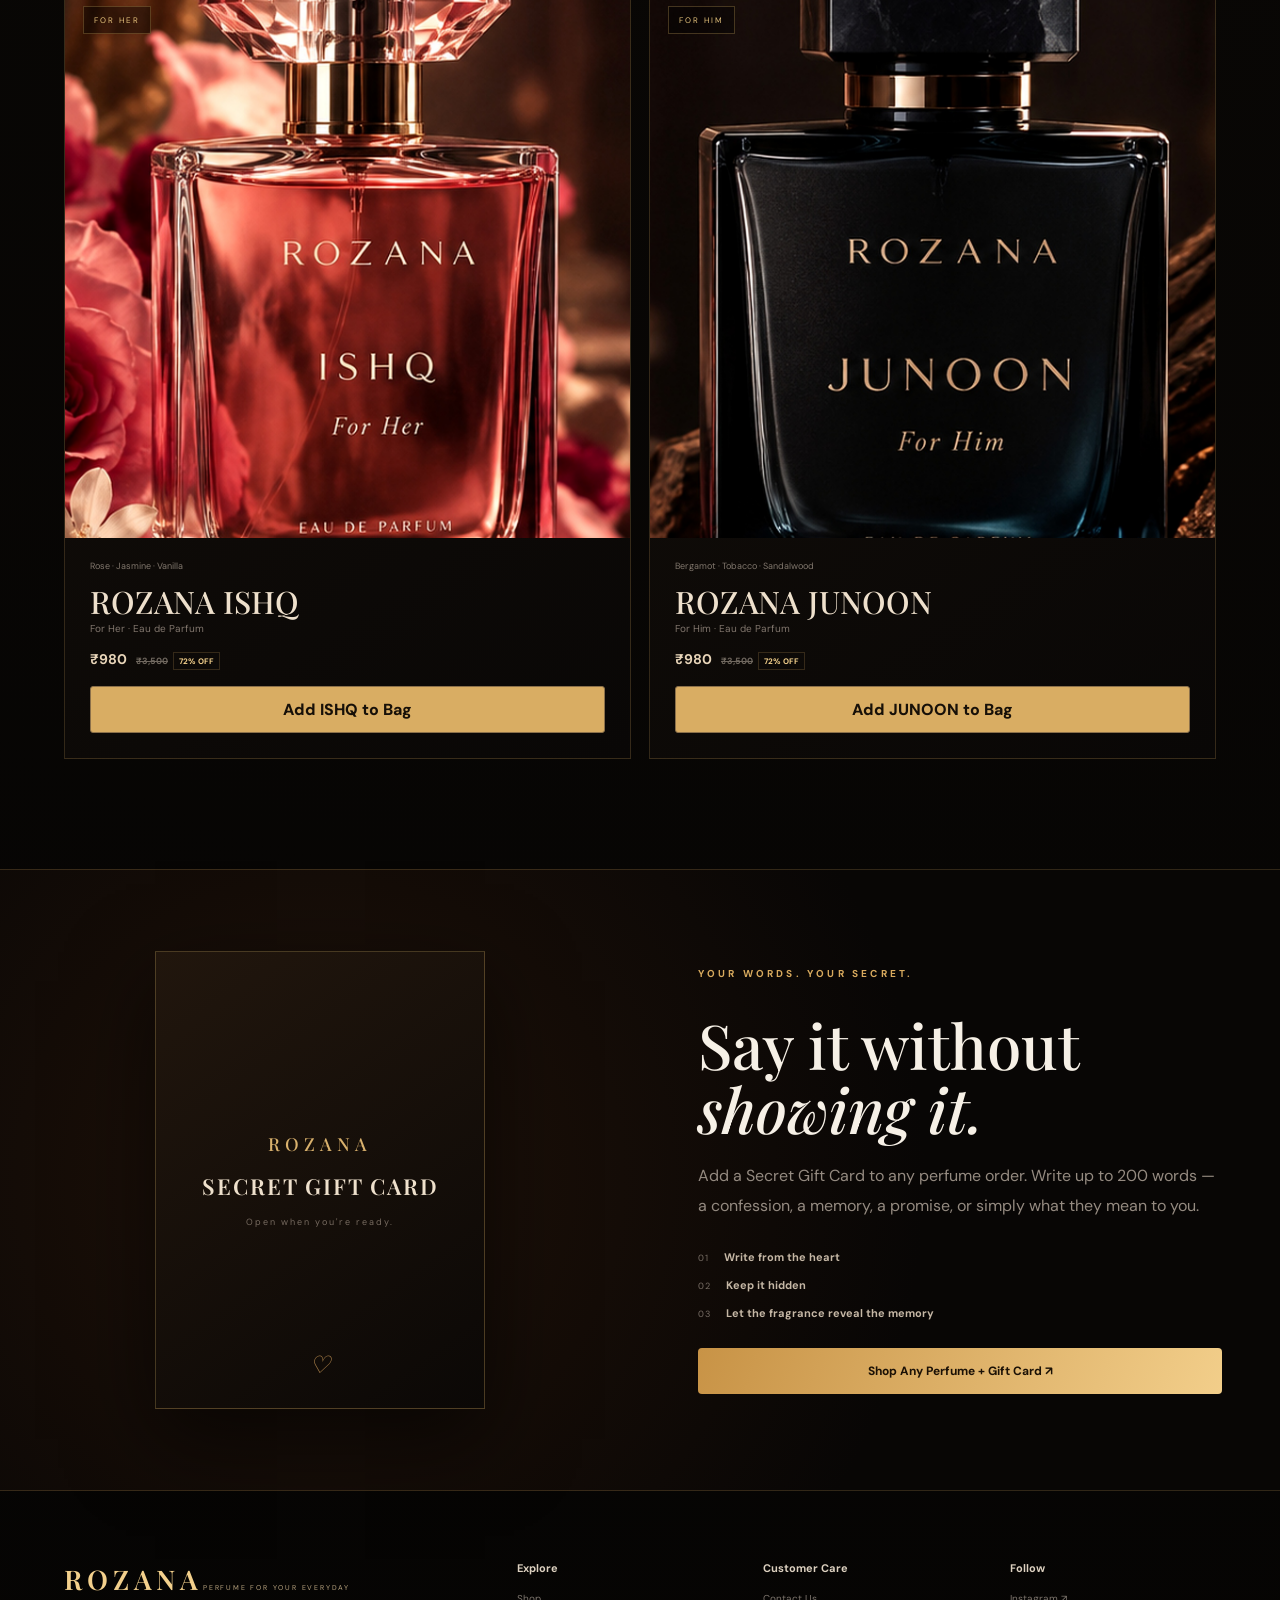
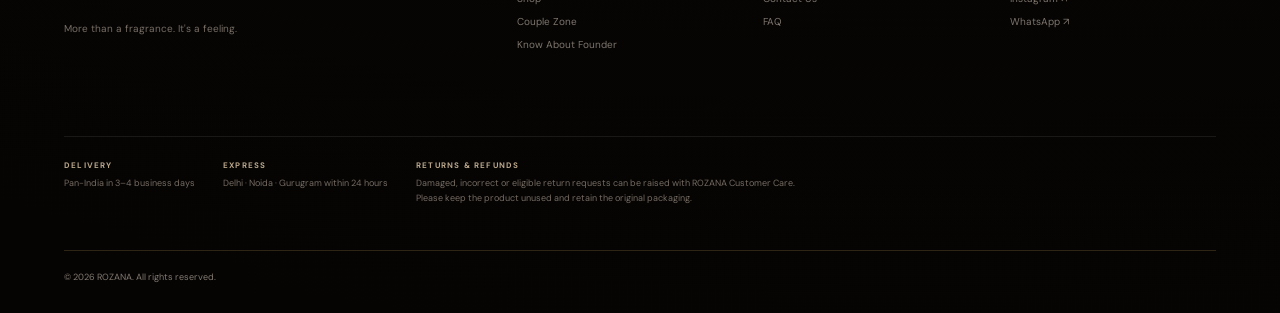
==== commit 3e1aec84: "Add files via upload" ====
--- a/couple-zone.html
+++ b/couple-zone.html
@@ -1 +1,2 @@
-<!doctype html><html lang="en"><head><meta charset="utf-8"><meta name="viewport" content="width=device-width,initial-scale=1"><meta name="description" content="ROZANA Couple Zone — ISHQ for Her and JUNOON for Him."><title>Couple Zone — ROZANA ISHQ × JUNOON</title><link rel="preconnect" href="https://fonts.googleapis.com"><link rel="preconnect" href="https://fonts.gstatic.com" crossorigin><link href="https://fonts.googleapis.com/css2?family=DM+Sans:wght@400;500;600;700&family=Playfair+Display:wght@500;600;700&display=swap" rel="stylesheet"><link rel="stylesheet" href="style.css"></head><body><div class="noise"></div><div class="cursor-glow"></div><header class="nav scrolled"><a class="brand" href="index.html"><span>ROZANA</span><small>PERFUME FOR YOUR EVERYDAY</small></a><nav class="links"><a href="index.html">Home</a><a href="#couple-products">Couple Collection</a><a href="#gift">Secret Gift Card</a><a href="founder.html">Founder</a></nav><div class="nav-actions"><a class="icon-btn" href="index.html">←</a><button class="cart-btn" onclick="openCart()">Bag <b id="cartCount">0</b></button></div></header><main class="couple-page"><section class="couple-hero"><div class="couple-hero-copy"><p class="eyebrow">ROZANA · COUPLE ZONE</p><h1>Two souls.<br><i>One memory.</i></h1><p>They say perfume is not a gift. We say it becomes a memory — something they can wear and remember you by, again and again.</p><div class="hero-offer"><span>FLAT</span><strong>72% OFF</strong><small>STOREWIDE LAUNCH OFFER</small></div><a class="btn primary" href="#couple-products">Shop ISHQ × JUNOON ↘</a></div><div class="couple-hero-art"><div class="couple-hero-product"><img src="ishq.jpg" alt="ROZANA ISHQ For Her"><span>ISHQ · FOR HER</span></div><div class="couple-hero-product"><img src="junoon.jpg" alt="ROZANA JUNOON For Him"><span>JUNOON · FOR HIM</span></div></div></section><section class="memory-story"><div><p class="eyebrow">A GIFT THAT STAYS</p><h2>Don't just give a perfume.<br><i>Give them a moment.</i></h2></div><p>Every time the fragrance reaches them, the memory reaches them too. Write what you never want to say out loud — up to 200 words — and we'll keep it as your <b>Secret Gift Card</b>. Your words won't appear on the product page or preview. They travel with the order, ready to be revealed with the emotion you meant.</p></section><section class="couple-products section" id="couple-products"><div class="section-head"><div><p class="eyebrow">THE COUPLE COLLECTION</p><h2>ISHQ <i>×</i> JUNOON</h2><p>Two fragrances. Two personalities. One story.</p></div><span class="launch-badge">FLAT 72% OFF · STOREWIDE</span></div><div class="couple-product-grid"><article class="couple-product"><div class="couple-product-img"><span>FOR HER</span><img src="ishq.jpg" alt="ROZANA ISHQ For Her"></div><div class="category">Rose · Jasmine · Vanilla</div><h3>ROZANA ISHQ</h3><p class="product-sub">For Her · Eau de Parfum</p><div class="price">₹980 <del>₹3,500</del><em>72% OFF</em></div><button class="add" onclick="addToCart('ROZANA ISHQ — For Her',980,'ishq.jpg')">Add ISHQ to Bag</button></article><article class="couple-product"><div class="couple-product-img"><span>FOR HIM</span><img src="junoon.jpg" alt="ROZANA JUNOON For Him"></div><div class="category">Bergamot · Tobacco · Sandalwood</div><h3>ROZANA JUNOON</h3><p class="product-sub">For Him · Eau de Parfum</p><div class="price">₹980 <del>₹3,500</del><em>72% OFF</em></div><button class="add" onclick="addToCart('ROZANA JUNOON — For Him',980,'junoon.jpg')">Add JUNOON to Bag</button></article></div></section><section class="gift-section" id="gift"><div class="gift-card-visual"><div class="sealed-card"><span>ROZANA</span><b>SECRET GIFT CARD</b><small>Open when you're ready.</small><i>♡</i></div></div><div class="gift-copy"><p class="eyebrow">YOUR WORDS. YOUR SECRET.</p><h2>Say it without<br><i>showing it.</i></h2><p>Add a Secret Gift Card to any perfume order. Write up to 200 words — a confession, a memory, a promise, or simply what they mean to you.</p><div class="gift-points"><span>01 <b>Write from the heart</b></span><span>02 <b>Keep it hidden</b></span><span>03 <b>Let the fragrance reveal the memory</b></span></div><a class="btn primary" href="index.html#shop">Shop Any Perfume + Gift Card ↗</a></div></section></main><footer><div class="footer-brand"><span>ROZANA</span><small>PERFUME FOR YOUR EVERYDAY</small><p>More than a fragrance. It's a feeling.</p></div><div><h4>Explore</h4><a href="index.html#shop">Shop</a><a href="couple-zone.html">Couple Zone</a><a href="founder.html">Know About Founder</a></div><div><h4>Customer Care</h4><a href="index.html#contact">Contact Us</a><a href="index.html#faq">FAQ</a></div><div><h4>Follow</h4><a href="https://www.instagram.com/_aman_singh__81?stkn=MWptejJ2N3R3ejg1Yw%3D%3D&utm_source=qr" target="_blank">Instagram ↗</a><a href="https://wa.me/919718209148" target="_blank">WhatsApp ↗</a></div><div class="copyright">© 2026 ROZANA. All rights reserved.</div></footer><div class="cart-drawer" id="cartDrawer"><div class="drawer-head"><div><p class="eyebrow">YOUR BAG</p><h3>ROZANA</h3></div><button onclick="closeCart()">×</button></div><div class="cart-items" id="cartItems"></div><div class="drawer-foot"><div><span>Subtotal</span><strong id="cartTotal">₹0</strong></div><button class="btn primary full" onclick="openCheckout()">Proceed to Checkout ↗</button><small>Taxes/shipping calculated at checkout.</small></div></div><div class="overlay" id="overlay" onclick="closeAll()"></div><div class="checkout-modal" id="checkoutModal"><div class="checkout-card"><button class="close" onclick="closeCheckout()">×</button><p class="eyebrow">CHECKOUT</p><h2>Complete your order.</h2><div id="checkoutSummary"></div><form onsubmit="placeOrder(event)"><input required name="name" placeholder="Full name"><input required name="phone" placeholder="Mobile number"><input required name="address" placeholder="Delivery address"><label class="gift-toggle"><input type="checkbox" id="giftCardToggle" name="giftCard"> <span><b>Add a Secret Gift Card</b><small>Your message stays hidden and goes with the order.</small></span></label><div id="giftCardBox" class="gift-card-box hidden"><label>Write your heart out <span id="wordCount">0 / 200 words</span></label><textarea id="giftMessage" name="giftMessage" maxlength="1400" placeholder="Write your message here…" oninput="updateGiftWords()"></textarea><small>Maximum 200 words. The message is not shown on the product preview.</small></div><div class="pay-options"><label><input type="radio" name="payment" value="cod" checked> Cash on Delivery</label><label><input type="radio" name="payment" value="upi"> UPI / Online Payment</label></div><button class="btn primary full">Place Order ↗</button><small class="payment-note">Online gateway can be connected after your Razorpay/merchant account is ready.</small></form></div></div><div class="toast" id="toast"></div><script src="script.js"></script></body></html>
+<!doctype html><html lang="en"><head><meta charset="utf-8"><meta name="viewport" content="width=device-width,initial-scale=1"><meta name="description" content="ROZANA Couple Zone — ISHQ for Her and JUNOON for Him."><title>Couple Zone — ROZANA ISHQ × JUNOON</title><link rel="preconnect" href="https://fonts.googleapis.com"><link rel="preconnect" href="https://fonts.gstatic.com" crossorigin><link href="https://fonts.googleapis.com/css2?family=DM+Sans:wght@400;500;600;700&family=Playfair+Display:wght@500;600;700&display=swap" rel="stylesheet"><link rel="stylesheet" href="style.css"></head><body><div class="noise"></div><div class="cursor-glow"></div><header class="nav scrolled"><a class="brand" href="index.html"><span>ROZANA</span><small>PERFUME FOR YOUR EVERYDAY</small></a><nav class="links"><a href="index.html">Home</a><a href="#couple-products">Couple Collection</a><a href="#gift">Secret Gift Card</a><a href="founder.html">Founder</a></nav><div class="nav-actions"><a class="icon-btn" href="index.html">←</a><button class="cart-btn" onclick="openCart()">Bag <b id="cartCount">0</b></button></div></header><main class="couple-page"><section class="couple-hero"><div class="couple-hero-copy"><p class="eyebrow">ROZANA · COUPLE ZONE</p><h1>Two souls.<br><i>One memory.</i></h1><p>They say perfume is not a gift. We say it becomes a memory — something they can wear and remember you by, again and again.</p><div class="hero-offer"><span>FLAT</span><strong>72% OFF</strong><small>STOREWIDE LAUNCH OFFER</small></div><a class="btn primary" href="#couple-products">Shop ISHQ × JUNOON ↘</a></div><div class="couple-hero-art"><div class="couple-hero-product"><img src="ishq.jpg" alt="ROZANA ISHQ For Her"><span>ISHQ · FOR HER</span></div><div class="couple-hero-product"><img src="junoon.jpg" alt="ROZANA JUNOON For Him"><span>JUNOON · FOR HIM</span></div></div></section><section class="memory-story"><div><p class="eyebrow">A GIFT THAT STAYS</p><h2>Don't just give a perfume.<br><i>Give them a moment.</i></h2></div><p>Every time the fragrance reaches them, the memory reaches them too. Write what you never want to say out loud — up to 200 words — and we'll keep it as your <b>Secret Gift Card</b>. Your words won't appear on the product page or preview. They travel with the order, ready to be revealed with the emotion you meant.</p></section><section class="couple-products section" id="couple-products"><div class="section-head"><div><p class="eyebrow">THE COUPLE COLLECTION</p><h2>ISHQ <i>×</i> JUNOON</h2><p>Two fragrances. Two personalities. One story.</p></div><span class="launch-badge">FLAT 72% OFF · STOREWIDE</span></div><div class="couple-product-grid"><article class="couple-product" onclick="openProduct('ishq')"><div class="couple-product-img"><span>FOR HER</span><img src="ishq.jpg" alt="ROZANA ISHQ For Her"></div><div class="category">Rose · Jasmine · Vanilla</div><h3>ROZANA ISHQ</h3><p class="product-sub">For Her · Eau de Parfum</p><div class="price">₹980 <del>₹3,500</del><em>72% OFF</em></div><button class="add" onclick="event.stopPropagation();addToCart('ROZANA ISHQ — For Her',980,'ishq.jpg')">Add ISHQ to Bag</button></article><article class="couple-product" onclick="openProduct('junoon')"><div class="couple-product-img"><span>FOR HIM</span><img src="junoon.jpg" alt="ROZANA JUNOON For Him"></div><div class="category">Bergamot · Tobacco · Sandalwood</div><h3>ROZANA JUNOON</h3><p class="product-sub">For Him · Eau de Parfum</p><div class="price">₹980 <del>₹3,500</del><em>72% OFF</em></div><button class="add" onclick="event.stopPropagation();addToCart('ROZANA JUNOON — For Him',980,'junoon.jpg')">Add JUNOON to Bag</button></article></div></section><section class="gift-section" id="gift"><div class="gift-card-visual"><div class="sealed-card"><span>ROZANA</span><b>SECRET GIFT CARD</b><small>Open when you're ready.</small><i>♡</i></div></div><div class="gift-copy"><p class="eyebrow">YOUR WORDS. YOUR SECRET.</p><h2>Say it without<br><i>showing it.</i></h2><p>Add a Secret Gift Card to any perfume order. Write up to 200 words — a confession, a memory, a promise, or simply what they mean to you.</p><div class="gift-points"><span>01 <b>Write from the heart</b></span><span>02 <b>Keep it hidden</b></span><span>03 <b>Let the fragrance reveal the memory</b></span></div><a class="btn primary" href="index.html#shop">Shop Any Perfume + Gift Card ↗</a></div></section></main><footer><div class="footer-brand"><span>ROZANA</span><small>PERFUME FOR YOUR EVERYDAY</small><p>More than a fragrance. It's a feeling.</p></div><div><h4>Explore</h4><a href="index.html#shop">Shop</a><a href="couple-zone.html">Couple Zone</a><a href="founder.html">Know About Founder</a></div><div><h4>Customer Care</h4><a href="index.html#contact">Contact Us</a><a href="index.html#faq">FAQ</a></div><div><h4>Follow</h4><a href="https://www.instagram.com/_aman_singh__81?stkn=MWptejJ2N3R3ejg1Yw%3D%3D&utm_source=qr" target="_blank">Instagram ↗</a><a href="https://wa.me/919718209148" target="_blank">WhatsApp ↗</a></div><div class="policy-strip"><span><b>Delivery</b> Pan-India in 3–4 business days</span><span><b>Express</b> Delhi · Noida · Gurugram within 24 hours</span><span><b>Returns & Refunds</b> Damaged, incorrect or eligible return requests can be raised with ROZANA Customer Care. Please keep the product unused and retain the original packaging.</span></div><div class="copyright">© 2026 ROZANA. All rights reserved.</div></footer><div class="cart-drawer" id="cartDrawer"><div class="drawer-head"><div><p class="eyebrow">YOUR BAG</p><h3>ROZANA</h3></div><button onclick="closeCart()">×</button></div><div class="cart-items" id="cartItems"></div><div class="drawer-foot"><div><span>Subtotal</span><strong id="cartTotal">₹0</strong></div><button class="btn primary full" onclick="openCheckout()">Proceed to Checkout ↗</button><small>Taxes/shipping calculated at checkout.</small></div></div><div class="overlay" id="overlay" onclick="closeAll()"></div><div class="checkout-modal" id="checkoutModal"><div class="checkout-card"><button class="close" onclick="closeCheckout()">×</button><p class="eyebrow">CHECKOUT</p><h2>Complete your order.</h2><div id="checkoutSummary"></div><form onsubmit="placeOrder(event)"><input required name="name" placeholder="Full name"><input required name="phone" placeholder="Mobile number"><input required name="address" placeholder="Delivery address"><label class="gift-toggle"><input type="checkbox" id="giftCardToggle" name="giftCard"> <span><b>Add a Secret Gift Card</b><small>Your message stays hidden and goes with the order.</small></span></label><div id="giftCardBox" class="gift-card-box hidden"><label>Write your heart out <span id="wordCount">0 / 200 words</span></label><textarea id="giftMessage" name="giftMessage" maxlength="1400" placeholder="Write your message here…" oninput="updateGiftWords()"></textarea><small>Maximum 200 words. The message is not shown on the product preview.</small></div><div class="pay-options"><label><input type="radio" name="payment" value="cod" checked> Cash on Delivery</label><label><input type="radio" name="payment" value="upi"> UPI / Online Payment</label></div><button class="btn primary full">Place Order ↗</button><small class="payment-note">Online gateway can be connected after your Razorpay/merchant account is ready.</small></form></div></div><div class="toast" id="toast"></div><script src="script.js"></script>
+<script src="auth.js"></script></body></html>
--- a/style.css
+++ b/style.css
@@ -69,3 +69,13 @@
   .popup-image{height:260px;min-height:260px}
   .popup-product{min-height:260px}
 }
+/* ROZANA AUTH — authentication UI only */
+
+/* ROZANA product detail + simple auth + policy polish */
+.rz-auth-btn{border:1px solid rgba(201,165,95,.25);background:rgba(201,165,95,.04);color:#d9c9b4;padding:10px 13px;font:600 9px var(--sans);letter-spacing:1.2px;text-transform:uppercase;cursor:pointer;border-radius:999px}
+.rz-auth-overlay{position:fixed;inset:0;background:rgba(0,0,0,.78);z-index:300;display:grid;place-items:center;padding:20px;opacity:0;visibility:hidden;transition:.25s}.rz-auth-overlay.open{opacity:1;visibility:visible}.rz-auth-card{width:min(430px,100%);background:#0e0b08;border:1px solid rgba(201,165,95,.24);box-shadow:0 30px 100px #000;padding:36px;position:relative}.rz-auth-close{position:absolute;right:14px;top:10px;background:none;border:0;color:#aa9b8a;font-size:26px;cursor:pointer}.rz-auth-brand{font:600 27px var(--serif);letter-spacing:5px;color:#e7c983}.rz-auth-sub{font-size:11px;color:#857a70;line-height:1.7;margin:10px 0 20px}.rz-auth-tabs{display:grid;grid-template-columns:1fr 1fr;border-bottom:1px solid rgba(255,255,255,.08);margin-bottom:18px}.rz-auth-tab{background:none;border:0;color:#766c63;padding:12px;cursor:pointer;font-size:10px;letter-spacing:1px}.rz-auth-tab.active{color:#e0c17e;border-bottom:1px solid #c9a55f}.rz-auth-field{display:block;width:100%;box-sizing:border-box;background:#0a0806;border:1px solid rgba(255,255,255,.09);color:#eee;padding:13px;margin:9px 0;outline:none}.rz-auth-primary,.rz-auth-google,.rz-auth-logout{width:100%;padding:13px;border:0;margin-top:8px;cursor:pointer;font-weight:600}.rz-auth-primary{background:#c9a55f;color:#0a0806}.rz-auth-google{background:transparent;border:1px solid rgba(255,255,255,.12);color:#ddd}.rz-auth-logout{background:transparent;border:1px solid rgba(201,165,95,.25);color:#d9c9b4}.rz-auth-error{display:none;background:rgba(180,60,40,.12);border:1px solid rgba(180,60,40,.25);color:#e6a899;padding:10px;font-size:10px;margin-bottom:10px}.rz-auth-error.show{display:block}.rz-auth-hint{font-size:9px;color:#6e665f;line-height:1.6;margin-top:12px}
+.policy-strip{grid-column:1/-1;border-top:1px solid rgba(255,255,255,.08);margin-top:35px;padding:22px 0 4px;display:flex;flex-wrap:wrap;gap:10px 28px;color:#756b62;font-size:9px;line-height:1.7}.policy-strip span{max-width:380px}.policy-strip b{display:block;color:#bba88d;text-transform:uppercase;letter-spacing:1.2px;font-size:8px;margin-bottom:3px}
+.product{cursor:pointer}.product .add,.product .quick{position:relative;z-index:4}.product-detail-main{padding-top:80px}.product-detail-hero{display:grid;grid-template-columns:1fr 1fr;min-height:720px;border-bottom:1px solid var(--line)}.detail-visual{position:relative;min-height:720px;background:radial-gradient(circle at 50% 45%,#25170d,#080605 66%);display:grid;place-items:center;overflow:hidden}.detail-visual img{width:100%;height:100%;object-fit:cover;display:block;filter:saturate(.9);transition:transform .8s}.detail-visual:hover img{transform:scale(1.025)}.detail-badge{position:absolute;left:25px;top:25px;z-index:2;border:1px solid rgba(201,165,95,.3);padding:9px 12px;font-size:8px;letter-spacing:2px;color:#e3c47e;background:rgba(0,0,0,.35);backdrop-filter:blur(8px)}.detail-floating{position:absolute;right:25px;bottom:25px;text-align:right;color:#e1d2bf;font:500 24px/1.05 var(--serif)}.detail-floating i{font-size:11px;color:#8d8175}.detail-copy{padding:90px 9%;display:flex;flex-direction:column;justify-content:center;background:linear-gradient(120deg,#0d0a07,#120c08)}.detail-copy h1{font:500 clamp(50px,6vw,82px)/.96 var(--serif);margin:10px 0 18px}.detail-intro{max-width:540px;color:#968b80;line-height:1.9}.detail-price{display:flex;align-items:center;gap:13px;margin:25px 0 8px}.detail-price strong{font:600 34px var(--serif);color:#e9d8bf}.detail-price del{color:#665d55}.detail-price em{font-style:normal;color:#c9a55f;border:1px solid rgba(201,165,95,.25);padding:6px 8px;font-size:8px;letter-spacing:1px}.detail-rating{font-size:11px;color:#c9a55f;margin-bottom:25px}.detail-rating span{color:#736a61;margin-left:8px;font-size:9px}.detail-actions{display:flex;gap:10px;flex-wrap:wrap}.coupon-card,.delivery-card{margin-top:18px;border:1px solid rgba(201,165,95,.18);background:rgba(201,165,95,.035);padding:16px;display:flex;align-items:center;justify-content:space-between;gap:18px}.coupon-card strong{display:block;font:600 22px var(--serif);color:#e2c27b;margin:4px 0}.coupon-card small{display:block;color:#746a61;font-size:9px}.coupon-card button{background:#c9a55f;border:0;padding:11px 13px;font-size:9px;letter-spacing:1px;cursor:pointer}.delivery-card{display:grid;justify-content:initial;gap:6px;color:#877d73;font-size:9px}.delivery-card b{color:#d8c6ac;font-size:10px}.detail-info{border-bottom:1px solid var(--line)}.detail-info-grid{display:grid;grid-template-columns:1fr 1fr;gap:80px}.detail-info h2{font:500 clamp(40px,5vw,64px)/1.05 var(--serif);margin:12px 0 20px}.detail-info-grid>div>p:last-child{color:#938980;line-height:1.9;max-width:580px}.notes-card{border:1px solid rgba(255,255,255,.07);padding:30px;background:linear-gradient(145deg,#130e09,#090706)}.notes-card h3{font:500 27px var(--serif);margin-bottom:20px}.note-list{display:grid;gap:10px}.note-list div{display:flex;justify-content:space-between;border-bottom:1px solid rgba(255,255,255,.06);padding:11px 0;font-size:10px}.note-list span{color:#756b62;text-transform:uppercase;letter-spacing:1px}.note-list b{color:#d5c5b2;font-weight:500}.detail-facts{display:grid;grid-template-columns:repeat(3,1fr);gap:10px;margin-top:25px}.detail-facts span{display:flex;flex-direction:column;gap:6px;padding-top:12px;border-top:1px solid rgba(255,255,255,.07)}.detail-facts b{font-size:8px;text-transform:uppercase;letter-spacing:1px;color:#766b61}.detail-facts small{font-size:9px;color:#c0b1a0;line-height:1.5}.product-faq{border-bottom:1px solid var(--line)}.faq-list{max-width:900px}.faq-item{border-top:1px solid rgba(255,255,255,.08)}.faq-item button{width:100%;padding:20px 0;background:none;border:0;color:#d7c8b5;text-align:left;display:flex;justify-content:space-between;cursor:pointer;font-size:12px}.faq-answer{max-height:0;overflow:hidden;color:#81776e;font-size:10px;line-height:1.8;transition:max-height .3s;padding-right:50px}.faq-item.open .faq-answer{max-height:120px;padding-bottom:18px}.faq-item button span{color:#c9a55f}.couple-recommend{margin:0 8%;padding:60px 0;border-top:1px solid rgba(201,165,95,.16);display:flex;align-items:center;justify-content:space-between;gap:30px}.couple-recommend h2{font:500 clamp(38px,4vw,58px)/1 var(--serif);margin:8px 0 12px}.couple-recommend p{color:#837970;max-width:620px;line-height:1.8}.couple-recommend.first-visit{animation:recommendGlow 1.8s ease-in-out 2}@keyframes recommendGlow{50%{transform:translateY(-4px)}}.cart-discount{display:block;color:#c9a55f;font-size:8px;margin-top:4px}
+.founder-cta-only{grid-template-columns:1fr!important;min-height:360px}.founder-cta-only .founder-teaser-copy{max-width:800px}
+@media(max-width:900px){.product-detail-hero,.detail-info-grid{grid-template-columns:1fr}.detail-visual{min-height:560px}.product-detail-main{padding-top:70px}.detail-copy{padding:60px 25px}.couple-recommend{margin:0 25px;flex-direction:column;align-items:flex-start}.detail-facts{grid-template-columns:1fr}.policy-strip{grid-column:1}.rz-auth-btn{display:none}}
+@media(max-width:600px){.detail-visual{min-height:430px}.detail-floating{font-size:18px;right:15px;bottom:15px}.detail-copy{padding:50px 20px}.coupon-card{align-items:flex-start;flex-direction:column}.policy-strip{display:block}.policy-strip span{display:block;margin-bottom:10px}}
